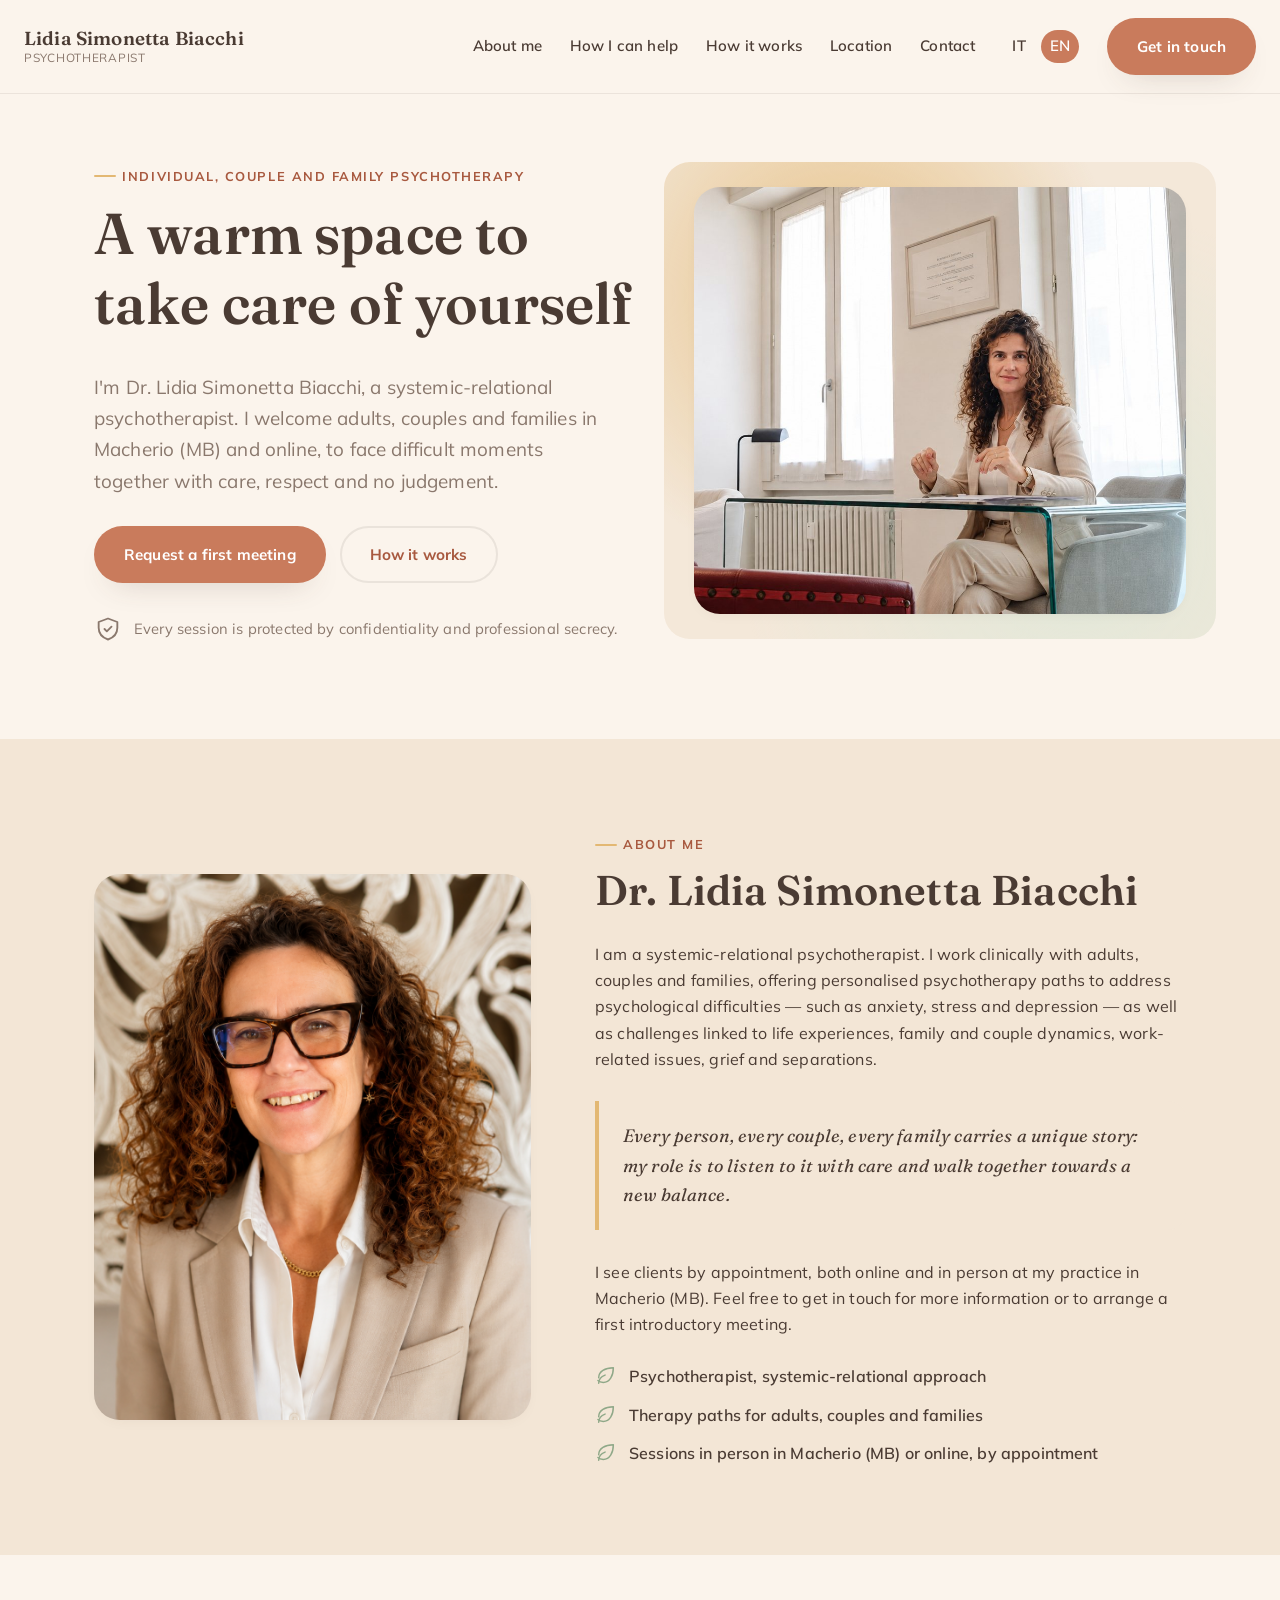
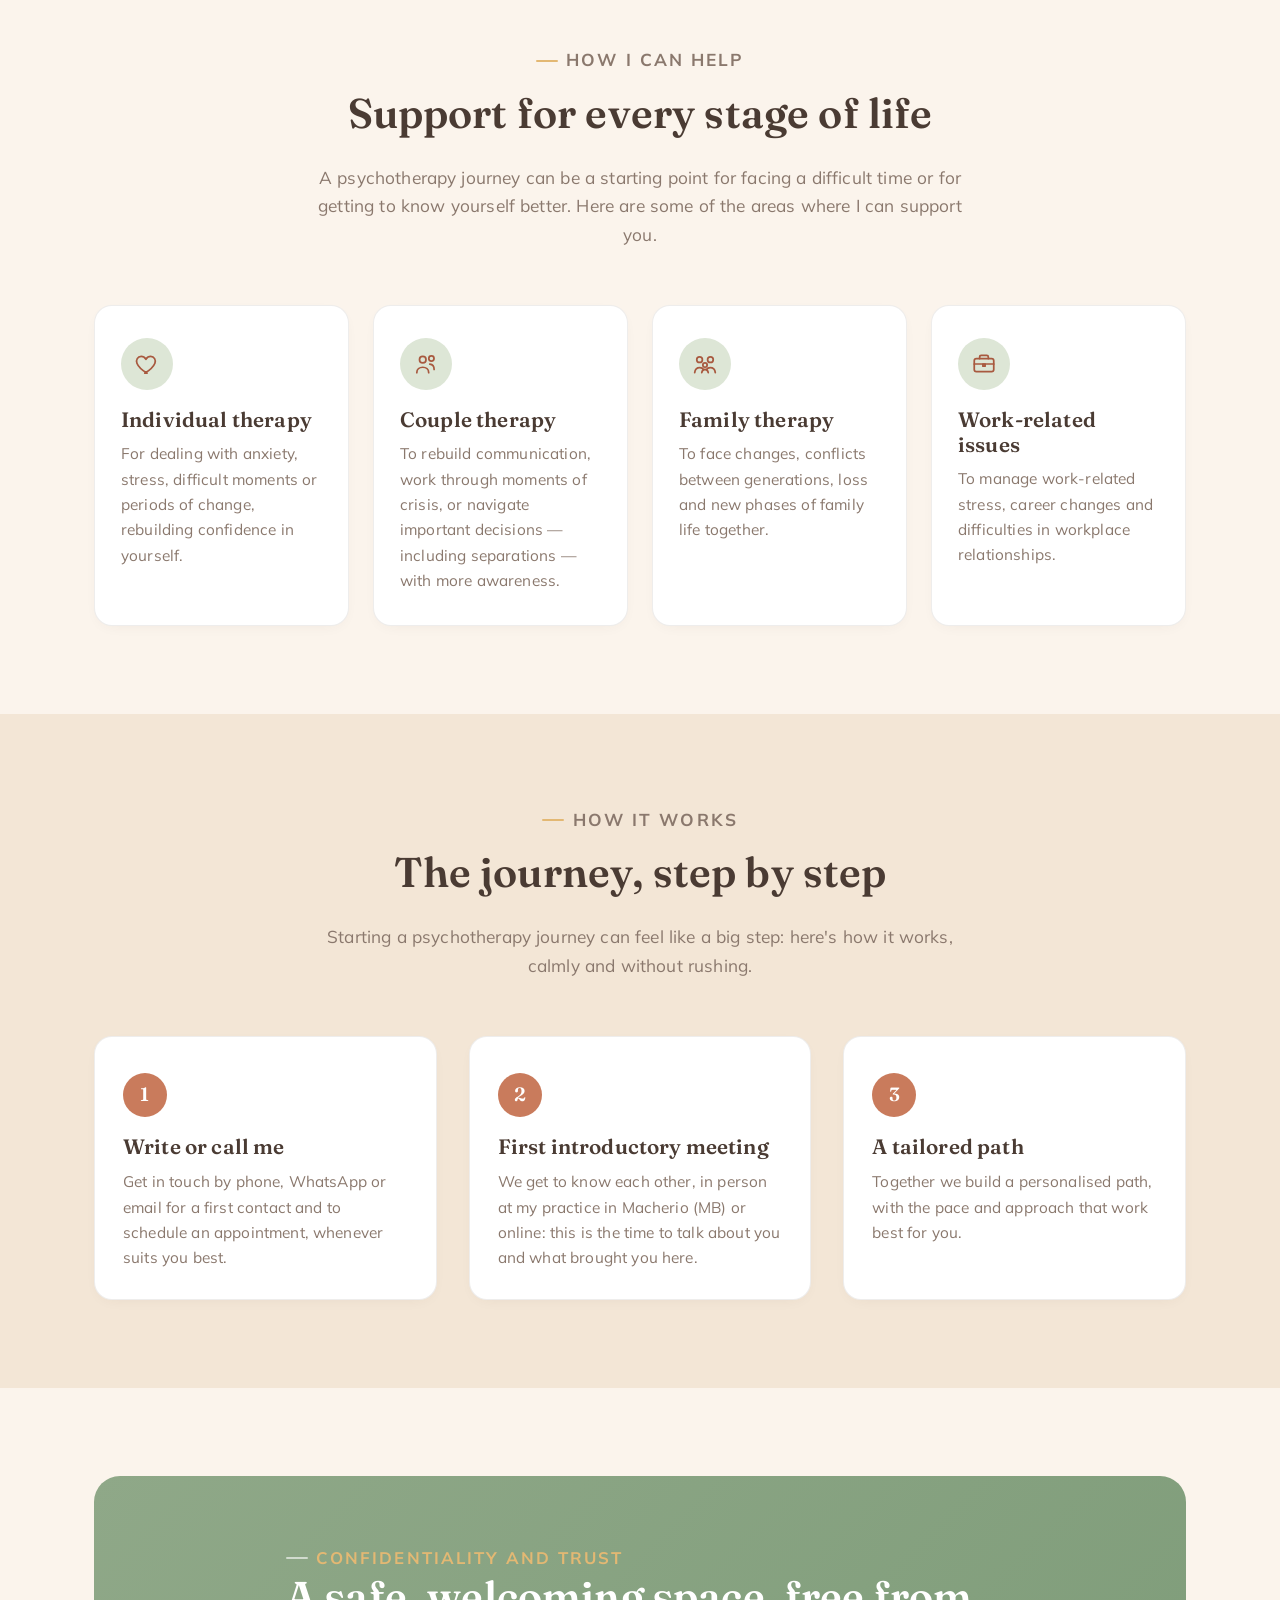
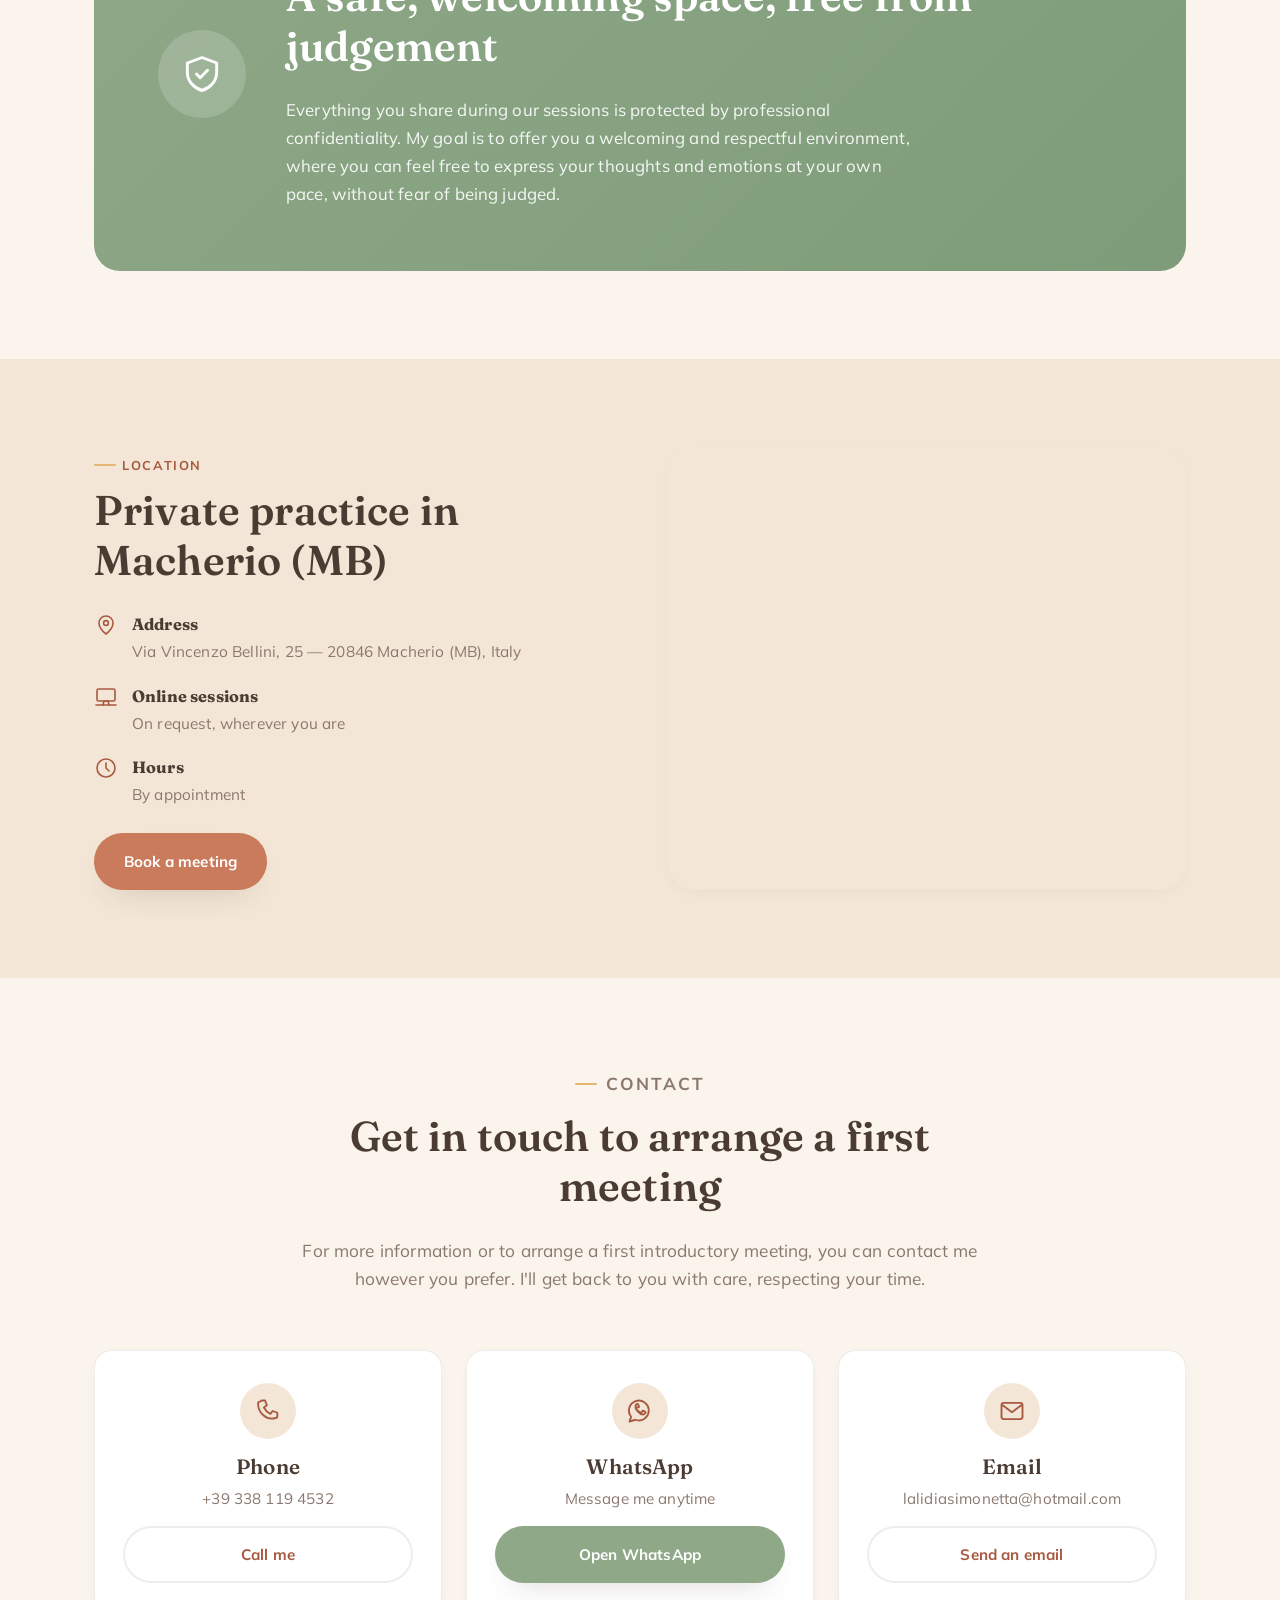
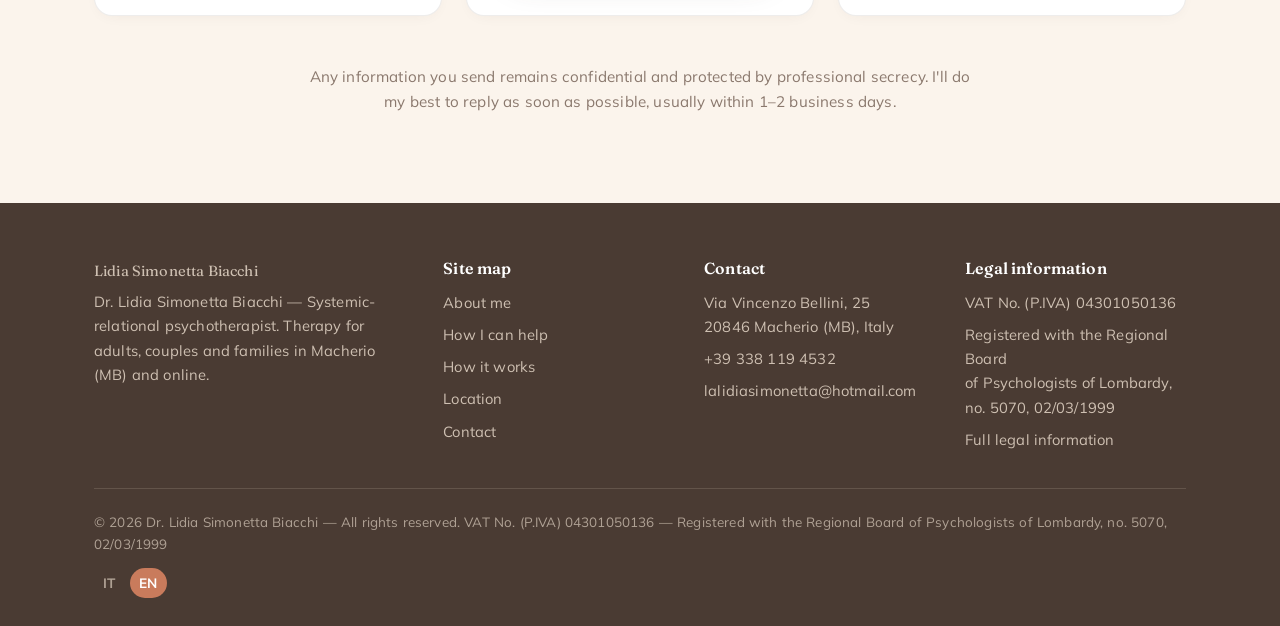
==== en/index.html @ 9391f5ea "Replace hero illustration with a photo of Lidia in her studio hero-lidia-studio.jpg is a ~600:520 cr" ====
<!DOCTYPE html>
<html lang="en">
<head>
  <meta charset="UTF-8">
  <meta name="viewport" content="width=device-width, initial-scale=1.0">
  <title>Psicoterapia Lidia Simonetta Biacchi — Psychotherapist in Macherio (MB) and online</title>
  <meta name="description" content="Dr. Lidia Simonetta Biacchi, systemic-relational psychotherapist. Therapy for adults, couples and families in Macherio (MB) and online, by appointment.">

  <meta property="og:type" content="website">
  <meta property="og:locale" content="en_US">
  <meta property="og:title" content="Psicoterapia Lidia Simonetta Biacchi — Psychotherapist in Macherio (MB) and online">
  <meta property="og:description" content="Dr. Lidia Simonetta Biacchi, systemic-relational psychotherapist. Therapy for adults, couples and families in Macherio (MB) and online, by appointment.">
  <meta property="og:url" content="https://pkoller.github.io/psicoterapia_lidia/en/">
  <meta property="og:image" content="https://pkoller.github.io/psicoterapia_lidia/assets/img/og-image.jpg">
  <meta property="og:image:width" content="1200">
  <meta property="og:image:height" content="630">
  <meta property="og:image:alt" content="Psicoterapia Lidia Simonetta Biacchi — Dr. Lidia Simonetta Biacchi">
  <meta name="twitter:card" content="summary_large_image">
  <meta name="twitter:title" content="Psicoterapia Lidia Simonetta Biacchi — Psychotherapist in Macherio (MB) and online">
  <meta name="twitter:description" content="Dr. Lidia Simonetta Biacchi, systemic-relational psychotherapist. Therapy for adults, couples and families in Macherio (MB) and online, by appointment.">
  <meta name="twitter:image" content="https://pkoller.github.io/psicoterapia_lidia/assets/img/og-image.jpg">

  <link rel="icon" type="image/svg+xml" href="../assets/img/favicon.svg">
  <link rel="alternate" hreflang="it" href="../index.html">
  <link rel="preconnect" href="https://fonts.googleapis.com">
  <link rel="preconnect" href="https://fonts.gstatic.com" crossorigin>
  <link href="https://fonts.googleapis.com/css2?family=Fraunces:ital,opsz,wght@0,9..144,400;0,9..144,500;0,9..144,600;1,9..144,500&family=Mulish:wght@400;600;700;800&display=swap" rel="stylesheet">
  <link rel="stylesheet" href="../assets/css/style.css">
</head>
<body>
  <a class="skip-link" href="#main">Skip to main content</a>

  <header class="site-header">
    <div class="nav-wrap">
      <a class="logo" href="#top">
        Lidia Simonetta Biacchi
        <span>Psychotherapist</span>
      </a>

      <button class="nav-toggle" aria-label="Open menu" aria-expanded="false" aria-controls="main-nav">
        <span></span>
        <span></span>
        <span></span>
      </button>

      <nav class="main-nav" id="main-nav" aria-label="Main navigation">
        <a href="#about">About me</a>
        <a href="#services">How I can help</a>
        <a href="#how-it-works">How it works</a>
        <a href="#location">Location</a>
        <a href="#contact">Contact</a>
        <div class="lang-switch" aria-label="Change language">
          <a href="../index.html">IT</a>
          <a href="index.html" class="active" aria-current="page">EN</a>
        </div>
        <a class="btn btn-primary" href="#contact">Get in touch</a>
      </nav>
    </div>
  </header>

  <main id="main">
    <!-- HERO -->
    <section id="top" class="hero">
      <div class="container hero-grid">
        <div class="hero-copy">
          <p class="eyebrow">Individual, couple and family psychotherapy</p>
          <h1>A warm space to take care of yourself</h1>
          <p class="lead">
            I'm Dr. Lidia Simonetta Biacchi, a systemic-relational
            psychotherapist. I welcome adults, couples and families in
            Macherio (MB) and online, to face difficult moments together
            with care, respect and no judgement.
          </p>
          <div class="hero-actions">
            <a class="btn btn-primary" href="#contact">Request a first meeting</a>
            <a class="btn btn-secondary" href="#how-it-works">How it works</a>
          </div>
          <div class="hero-trust">
            <svg viewBox="0 0 24 24" fill="none" stroke="currentColor" stroke-width="1.6" stroke-linecap="round" stroke-linejoin="round" aria-hidden="true">
              <path d="M12 3 4 6v5c0 5 3.5 8.5 8 10 4.5-1.5 8-5 8-10V6z"/>
              <path d="m9 12 2 2 4-4"/>
            </svg>
            <span>Every session is protected by confidentiality and professional secrecy.</span>
          </div>
        </div>
        <div class="hero-art">
          <div class="blob" aria-hidden="true"></div>
          <img src="../assets/img/hero-lidia-studio.jpg" alt="Dr. Lidia Simonetta Biacchi sitting at the desk in her psychotherapy practice">
        </div>
      </div>
    </section>

    <!-- ABOUT -->
    <section id="about" class="alt">
      <div class="container about-grid reveal">
        <img class="photo" src="../assets/img/ritratto-lidia.jpg" alt="Portrait of Dr. Lidia Simonetta Biacchi, psychotherapist">
        <div>
          <p class="eyebrow">About me</p>
          <h2>Dr. Lidia Simonetta Biacchi</h2>
          <p>
            I am a systemic-relational psychotherapist. I work clinically
            with adults, couples and families, offering personalised
            psychotherapy paths to address psychological difficulties —
            such as anxiety, stress and depression — as well as challenges
            linked to life experiences, family and couple dynamics,
            work-related issues, grief and separations.
          </p>
          <blockquote class="about-quote">
            Every person, every couple, every family carries a unique
            story: my role is to listen to it with care and walk together
            towards a new balance.
          </blockquote>
          <p>
            I see clients by appointment, both online and in person at my
            practice in Macherio (MB). Feel free to get in touch for more
            information or to arrange a first introductory meeting.
          </p>
          <ul class="credentials">
            <li>
              <svg viewBox="0 0 24 24" fill="none" stroke="currentColor" stroke-width="1.6" stroke-linecap="round" stroke-linejoin="round" aria-hidden="true">
                <path d="M4 14C4 7 11 3 20 3c0 9-4 16-11 16-2.5 0-4.5-.7-5.8-2"/>
                <path d="M4 20c0-4 3-7.5 7-9"/>
              </svg>
              Psychotherapist, systemic-relational approach
            </li>
            <li>
              <svg viewBox="0 0 24 24" fill="none" stroke="currentColor" stroke-width="1.6" stroke-linecap="round" stroke-linejoin="round" aria-hidden="true">
                <path d="M4 14C4 7 11 3 20 3c0 9-4 16-11 16-2.5 0-4.5-.7-5.8-2"/>
                <path d="M4 20c0-4 3-7.5 7-9"/>
              </svg>
              Therapy paths for adults, couples and families
            </li>
            <li>
              <svg viewBox="0 0 24 24" fill="none" stroke="currentColor" stroke-width="1.6" stroke-linecap="round" stroke-linejoin="round" aria-hidden="true">
                <path d="M4 14C4 7 11 3 20 3c0 9-4 16-11 16-2.5 0-4.5-.7-5.8-2"/>
                <path d="M4 20c0-4 3-7.5 7-9"/>
              </svg>
              Sessions in person in Macherio (MB) or online, by appointment
            </li>
          </ul>
        </div>
      </div>
    </section>

    <!-- HOW I CAN HELP -->
    <section id="services">
      <div class="container">
        <div class="section-head reveal">
          <p class="eyebrow">How I can help</p>
          <h2>Support for every stage of life</h2>
          <p>
            A psychotherapy journey can be a starting point for facing a
            difficult time or for getting to know yourself better. Here are
            some of the areas where I can support you.
          </p>
        </div>
        <div class="services-grid reveal">
          <div class="service-card">
            <div class="icon-wrap">
              <svg viewBox="0 0 24 24" fill="none" stroke="currentColor" stroke-width="1.6" stroke-linecap="round" stroke-linejoin="round" aria-hidden="true">
                <path d="M12 20.5s-7.5-4.6-9.3-9.2C1.6 8.3 3.3 5 6.6 5c2 0 3.5 1.2 4.4 2.6C11.9 6.2 13.4 5 15.4 5c3.3 0 5 3.3 3.9 6.3-1.8 4.6-9.3 9.2-9.3 9.2z"/>
              </svg>
            </div>
            <h3>Individual therapy</h3>
            <p>
              For dealing with anxiety, stress, difficult moments or
              periods of change, rebuilding confidence in yourself.
            </p>
          </div>
          <div class="service-card">
            <div class="icon-wrap">
              <svg viewBox="0 0 24 24" fill="none" stroke="currentColor" stroke-width="1.6" stroke-linecap="round" stroke-linejoin="round" aria-hidden="true">
                <circle cx="9" cy="8" r="3"/>
                <path d="M3.5 20c0-3 2.5-5 5.5-5s5.5 2 5.5 5"/>
                <circle cx="17" cy="7" r="2.4"/>
                <path d="M15.5 12.2c2.4.3 4 2.1 4 4.8"/>
              </svg>
            </div>
            <h3>Couple therapy</h3>
            <p>
              To rebuild communication, work through moments of crisis, or
              navigate important decisions — including separations — with
              more awareness.
            </p>
          </div>
          <div class="service-card">
            <div class="icon-wrap">
              <svg viewBox="0 0 24 24" fill="none" stroke="currentColor" stroke-width="1.6" stroke-linecap="round" stroke-linejoin="round" aria-hidden="true">
                <circle cx="7" cy="8" r="2.6"/>
                <circle cx="17" cy="8" r="2.6"/>
                <circle cx="12" cy="13" r="2"/>
                <path d="M2.5 20c.3-2.8 2.2-4.6 4.7-4.6 1.5 0 2.8.7 3.6 1.9"/>
                <path d="M21.5 20c-.3-2.8-2.2-4.6-4.7-4.6-1.5 0-2.8.7-3.6 1.9"/>
                <path d="M9 20c.3-1.8 1.5-3 3-3s2.7 1.2 3 3"/>
              </svg>
            </div>
            <h3>Family therapy</h3>
            <p>
              To face changes, conflicts between generations, loss and new
              phases of family life together.
            </p>
          </div>
          <div class="service-card">
            <div class="icon-wrap">
              <svg viewBox="0 0 24 24" fill="none" stroke="currentColor" stroke-width="1.6" stroke-linecap="round" stroke-linejoin="round" aria-hidden="true">
                <rect x="3" y="7" width="18" height="12" rx="2"/>
                <path d="M8 7V5.5A1.5 1.5 0 0 1 9.5 4h5A1.5 1.5 0 0 1 16 5.5V7"/>
                <path d="M3 12h18"/>
                <path d="M11 12h2v2h-2z"/>
              </svg>
            </div>
            <h3>Work-related issues</h3>
            <p>
              To manage work-related stress, career changes and
              difficulties in workplace relationships.
            </p>
          </div>
        </div>
      </div>
    </section>

    <!-- HOW IT WORKS -->
    <section id="how-it-works" class="alt">
      <div class="container">
        <div class="section-head reveal">
          <p class="eyebrow">How it works</p>
          <h2>The journey, step by step</h2>
          <p>
            Starting a psychotherapy journey can feel like a big step:
            here's how it works, calmly and without rushing.
          </p>
        </div>
        <div class="steps reveal">
          <div class="step">
            <span class="step-number">1</span>
            <h3>Write or call me</h3>
            <p>
              Get in touch by phone, WhatsApp or email for a first contact
              and to schedule an appointment, whenever suits you best.
            </p>
          </div>
          <div class="step">
            <span class="step-number">2</span>
            <h3>First introductory meeting</h3>
            <p>
              We get to know each other, in person at my practice in
              Macherio (MB) or online: this is the time to talk about you
              and what brought you here.
            </p>
          </div>
          <div class="step">
            <span class="step-number">3</span>
            <h3>A tailored path</h3>
            <p>
              Together we build a personalised path, with the pace and
              approach that work best for you.
            </p>
          </div>
        </div>
      </div>
    </section>

    <!-- SAFE SPACE -->
    <section id="safe-space">
      <div class="container">
        <div class="safe-space reveal">
          <div class="icon-wrap">
            <svg viewBox="0 0 24 24" fill="none" stroke="currentColor" stroke-width="1.6" stroke-linecap="round" stroke-linejoin="round" aria-hidden="true">
              <path d="M12 3 4 6v5c0 5 3.5 8.5 8 10 4.5-1.5 8-5 8-10V6z"/>
              <path d="m9 12 2 2 4-4"/>
            </svg>
          </div>
          <div>
            <p class="eyebrow">Confidentiality and trust</p>
            <h2>A safe, welcoming space, free from judgement</h2>
            <p>
              Everything you share during our sessions is protected by
              professional confidentiality. My goal is to offer you a
              welcoming and respectful environment, where you can feel free
              to express your thoughts and emotions at your own pace,
              without fear of being judged.
            </p>
          </div>
        </div>
      </div>
    </section>

    <!-- LOCATION -->
    <section id="location" class="alt">
      <div class="container location-grid">
        <div class="reveal">
          <p class="eyebrow">Location</p>
          <h2>Private practice in Macherio (MB)</h2>
          <ul class="location-list">
            <li>
              <svg viewBox="0 0 24 24" fill="none" stroke="currentColor" stroke-width="1.6" stroke-linecap="round" stroke-linejoin="round" aria-hidden="true">
                <path d="M12 21s-7-5.5-7-11a7 7 0 0 1 14 0c0 5.5-7 11-7 11Z"/>
                <circle cx="12" cy="10" r="2.4"/>
              </svg>
              <div>
                <strong>Address</strong>
                <span>Via Vincenzo Bellini, 25 — 20846 Macherio (MB), Italy</span>
              </div>
            </li>
            <li>
              <svg viewBox="0 0 24 24" fill="none" stroke="currentColor" stroke-width="1.6" stroke-linecap="round" stroke-linejoin="round" aria-hidden="true">
                <rect x="3" y="4" width="18" height="12" rx="1.5"/>
                <path d="M2 20h20"/>
                <path d="M9 20l1-4h4l1 4"/>
              </svg>
              <div>
                <strong>Online sessions</strong>
                <span>On request, wherever you are</span>
              </div>
            </li>
            <li>
              <svg viewBox="0 0 24 24" fill="none" stroke="currentColor" stroke-width="1.6" stroke-linecap="round" stroke-linejoin="round" aria-hidden="true">
                <circle cx="12" cy="12" r="9"/>
                <path d="M12 7v5l3 3"/>
              </svg>
              <div>
                <strong>Hours</strong>
                <span>By appointment</span>
              </div>
            </li>
          </ul>
          <a class="btn btn-primary" href="#contact">Book a meeting</a>
        </div>
        <iframe
          class="map-frame reveal"
          title="Map: Via Vincenzo Bellini 25, Macherio (MB)"
          src="https://www.google.com/maps?q=Via+Vincenzo+Bellini+25+20846+Macherio+MB+Italia&output=embed"
          loading="lazy"
          referrerpolicy="no-referrer-when-downgrade"
          allowfullscreen></iframe>
      </div>
    </section>

    <!-- CONTACT -->
    <section id="contact">
      <div class="container">
        <div class="section-head reveal">
          <p class="eyebrow">Contact</p>
          <h2>Get in touch to arrange a first meeting</h2>
          <p>
            For more information or to arrange a first introductory
            meeting, you can contact me however you prefer. I'll get back
            to you with care, respecting your time.
          </p>
        </div>
        <div class="contact-grid reveal">
          <div class="contact-card">
            <div class="icon-wrap">
              <svg viewBox="0 0 24 24" fill="none" stroke="currentColor" stroke-width="1.6" stroke-linecap="round" stroke-linejoin="round" aria-hidden="true">
                <path d="M6.5 3h3l1.5 4-2.5 2a12 12 0 0 0 5.5 5.5l2-2.5 4 1.5v3a1.5 1.5 0 0 1-1.5 1.5C10.5 20.5 3.5 13.5 3.5 5.5A1.5 1.5 0 0 1 5 4Z"/>
              </svg>
            </div>
            <h3>Phone</h3>
            <p>+39 338 119 4532</p>
            <a class="btn btn-secondary btn-block" href="tel:+393381194532">Call me</a>
          </div>
          <div class="contact-card">
            <div class="icon-wrap">
              <svg viewBox="0 0 24 24" fill="none" stroke="currentColor" stroke-width="1.6" stroke-linecap="round" stroke-linejoin="round" aria-hidden="true">
                <path d="M3 21l1.4-4.1A8.5 8.5 0 1 1 8 19.5Z"/>
                <path d="M8.7 8.7c-.2.6 0 1.5.9 2.6 1 1.2 1.9 1.8 2.7 2 .5.2 1-.1 1.4-.6l.4-.6c.2-.3.6-.4.9-.2l1.5.8c.3.2.4.6.2.9-.4.7-1.1 1.4-2 1.4-1.5 0-3.4-1-4.7-2.6-1.4-1.6-2.1-3.4-1.9-4.8.1-.9.9-1.5 1.7-1.6.3 0 .6.2.7.5l.6 1.6c.1.3 0 .6-.2.8Z"/>
              </svg>
            </div>
            <h3>WhatsApp</h3>
            <p>Message me anytime</p>
            <a class="btn btn-whatsapp btn-block" href="https://wa.me/393381194532" target="_blank" rel="noopener">Open WhatsApp</a>
          </div>
          <div class="contact-card">
            <div class="icon-wrap">
              <svg viewBox="0 0 24 24" fill="none" stroke="currentColor" stroke-width="1.6" stroke-linecap="round" stroke-linejoin="round" aria-hidden="true">
                <rect x="3" y="5" width="18" height="14" rx="2"/>
                <path d="m4 7 8 6 8-6"/>
              </svg>
            </div>
            <h3>Email</h3>
            <p>lalidiasimonetta@hotmail.com</p>
            <a class="btn btn-secondary btn-block" href="mailto:lalidiasimonetta@hotmail.com">Send an email</a>
          </div>
        </div>
        <p class="contact-note">
          Any information you send remains confidential and protected by
          professional secrecy. I'll do my best to reply as soon as
          possible, usually within 1–2 business days.
        </p>
      </div>
    </section>
  </main>

  <footer class="site-footer">
    <div class="container">
      <div class="footer-grid">
        <div>
          <p class="footer-logo">Lidia Simonetta Biacchi</p>
          <p>
            Dr. Lidia Simonetta Biacchi — Systemic-relational
            psychotherapist. Therapy for adults, couples and families in
            Macherio (MB) and online.
          </p>
        </div>
        <div>
          <h4>Site map</h4>
          <ul>
            <li><a href="#about">About me</a></li>
            <li><a href="#services">How I can help</a></li>
            <li><a href="#how-it-works">How it works</a></li>
            <li><a href="#location">Location</a></li>
            <li><a href="#contact">Contact</a></li>
          </ul>
        </div>
        <div>
          <h4>Contact</h4>
          <ul>
            <li>Via Vincenzo Bellini, 25<br>20846 Macherio (MB), Italy</li>
            <li><a href="tel:+393381194532">+39 338 119 4532</a></li>
            <li><a href="mailto:lalidiasimonetta@hotmail.com">lalidiasimonetta@hotmail.com</a></li>
          </ul>
        </div>
        <div>
          <h4>Legal information</h4>
          <ul>
            <li>VAT No. (P.IVA) 04301050136</li>
            <li>Registered with the Regional Board<br>of Psychologists of Lombardy, no. 5070, 02/03/1999</li>
            <li><a href="legal-notice.html">Full legal information</a></li>
          </ul>
        </div>
      </div>
      <div class="footer-bottom">
        <span>&copy; <span data-year>2026</span> Dr. Lidia Simonetta Biacchi — All rights reserved. VAT No. (P.IVA) 04301050136 — Registered with the Regional Board of Psychologists of Lombardy, no. 5070, 02/03/1999</span>
        <div class="lang-switch">
          <a href="../index.html">IT</a>
          <a href="index.html" class="active" aria-current="page">EN</a>
        </div>
      </div>
    </div>
  </footer>

  <script src="../assets/js/main.js"></script>
</body>
</html>
---- assets/css/style.css ----
/* =========================================================
   Psicoterapia Lidia Simonetta Biacchi — design system
   Palette calda, tipografia accogliente, layout rilassato
   ========================================================= */

:root {
  /* Colori */
  --cream: #fbf4ec;
  --cream-soft: #f3e6d6;
  --terracotta: #c97b5c;
  --terracotta-dark: #a8593f;
  --sage: #8fa888;
  --sage-light: #dde6d6;
  --brown: #4a3b33;
  --brown-light: #8a786d;
  --gold: #e3b873;
  --white: #ffffff;
  --border: rgba(74, 59, 51, 0.09);

  /* Tipografia */
  --font-display: "Fraunces", "Georgia", serif;
  --font-body: "Mulish", "Helvetica Neue", Arial, sans-serif;

  /* Spaziature & forme */
  --radius-sm: 12px;
  --radius-md: 18px;
  --radius-lg: 26px;
  --radius-pill: 999px;
  --shadow-soft: 0 14px 32px -18px rgba(74, 59, 51, 0.28);
  --shadow-card: 0 4px 16px -8px rgba(74, 59, 51, 0.1);
  --max-width: 1140px;
}

/* ---------- Reset ---------- */
*,
*::before,
*::after {
  box-sizing: border-box;
}

html {
  scroll-behavior: smooth;
}

body {
  margin: 0;
  font-family: var(--font-body);
  color: var(--brown);
  background-color: var(--cream);
  line-height: 1.65;
  letter-spacing: 0.01em;
  -webkit-font-smoothing: antialiased;
}

img,
svg {
  max-width: 100%;
  display: block;
}

a {
  color: var(--terracotta-dark);
  text-decoration: none;
}

a:hover {
  text-decoration: underline;
}

h1,
h2,
h3,
h4 {
  font-family: var(--font-display);
  font-weight: 600;
  line-height: 1.2;
  margin: 0 0 0.6em;
  color: var(--brown);
}

h1 {
  font-size: clamp(2.4rem, 5vw, 3.6rem);
}

h2 {
  font-size: clamp(1.9rem, 4vw, 2.6rem);
}

h3 {
  font-size: 1.3rem;
}

p {
  margin: 0 0 1em;
}

ul {
  margin: 0;
  padding: 0;
}

.eyebrow {
  display: inline-flex;
  align-items: center;
  gap: 0.5em;
  font-family: var(--font-body);
  font-weight: 700;
  font-size: 0.8rem;
  letter-spacing: 0.12em;
  text-transform: uppercase;
  color: var(--terracotta-dark);
  margin-bottom: 0.8em;
}

.eyebrow::before {
  content: "";
  display: inline-block;
  width: 22px;
  height: 2px;
  background: var(--gold);
  border-radius: 2px;
}

/* ---------- Layout ---------- */
.container {
  width: 100%;
  max-width: var(--max-width);
  margin: 0 auto;
  padding: 0 24px;
}

section {
  padding: 88px 0;
}

section.alt {
  background-color: var(--cream-soft);
}

.section-head {
  max-width: 680px;
  margin: 0 auto 56px;
  text-align: center;
}

.section-head p {
  color: var(--brown-light);
  font-size: 1.08rem;
}

.center {
  text-align: center;
}

/* ---------- Skip link ---------- */
.skip-link {
  position: absolute;
  left: -999px;
  top: 0;
  background: var(--terracotta);
  color: var(--white);
  padding: 10px 18px;
  border-radius: var(--radius-sm);
  z-index: 1000;
}

.skip-link:focus {
  left: 16px;
  top: 16px;
}

/* ---------- Buttons ---------- */
.btn {
  display: inline-flex;
  align-items: center;
  justify-content: center;
  gap: 0.6em;
  font-family: var(--font-body);
  font-weight: 700;
  font-size: 0.95rem;
  padding: 14px 28px;
  border-radius: var(--radius-pill);
  border: 2px solid transparent;
  cursor: pointer;
  transition: box-shadow 0.18s ease, background-color 0.18s ease,
    color 0.18s ease, border-color 0.18s ease;
  text-decoration: none;
  white-space: nowrap;
}

.btn:hover {
  text-decoration: none;
}

.btn-primary {
  background-color: var(--terracotta);
  color: var(--white);
  box-shadow: var(--shadow-soft);
}

.btn-primary:hover {
  background-color: var(--terracotta-dark);
  box-shadow: 0 16px 32px -16px rgba(74, 59, 51, 0.36);
}

.btn-secondary {
  background-color: transparent;
  border-color: var(--border);
  color: var(--terracotta-dark);
}

.btn-secondary:hover {
  background-color: var(--terracotta);
  border-color: var(--terracotta);
  color: var(--white);
}

.btn-whatsapp {
  background-color: var(--sage);
  color: var(--white);
  box-shadow: var(--shadow-soft);
}

.btn-whatsapp:hover {
  background-color: #7c9474;
  box-shadow: 0 16px 32px -16px rgba(74, 59, 51, 0.36);
}

.btn-block {
  width: 100%;
}

/* ---------- Header ---------- */
.site-header {
  position: sticky;
  top: 0;
  z-index: 100;
  background-color: rgba(251, 244, 236, 0.94);
  backdrop-filter: blur(10px);
  border-bottom: 1px solid var(--border);
}

.nav-wrap {
  display: flex;
  align-items: center;
  justify-content: space-between;
  padding: 18px 24px;
}

.logo {
  display: flex;
  flex-direction: column;
  font-family: var(--font-display);
  font-weight: 600;
  font-size: 1.18rem;
  color: var(--brown);
  text-decoration: none;
  line-height: 1.25;
}

.logo span {
  font-family: var(--font-body);
  font-weight: 400;
  font-size: 0.74rem;
  letter-spacing: 0.06em;
  color: var(--brown-light);
  text-transform: uppercase;
}

.logo:hover {
  text-decoration: none;
}

.nav-toggle {
  display: none;
  background: none;
  border: none;
  cursor: pointer;
  padding: 8px;
  margin-left: 8px;
}

.nav-toggle span {
  display: block;
  width: 24px;
  height: 2px;
  background-color: var(--brown);
  margin: 5px 0;
  border-radius: 2px;
  transition: transform 0.2s ease, opacity 0.2s ease;
}

.main-nav {
  display: flex;
  align-items: center;
  gap: 28px;
}

.main-nav a:not(.btn) {
  color: var(--brown);
  font-weight: 600;
  font-size: 0.94rem;
}

.main-nav a:not(.btn):hover {
  color: var(--terracotta-dark);
  text-decoration: none;
}

.lang-switch {
  display: flex;
  gap: 6px;
  align-items: center;
  font-weight: 700;
  font-size: 0.85rem;
}

.lang-switch a {
  padding: 4px 9px;
  border-radius: var(--radius-pill);
  color: var(--brown-light);
}

.lang-switch a:hover {
  text-decoration: none;
  color: var(--terracotta-dark);
}

.lang-switch a.active {
  background-color: var(--terracotta);
  color: var(--white);
}

.lang-switch a.active:hover {
  color: var(--white);
}

/* ---------- Hero ---------- */
.hero {
  padding: 64px 0 96px;
  overflow: hidden;
}

.hero-grid {
  display: grid;
  grid-template-columns: 1.05fr 0.95fr;
  gap: 56px;
  align-items: center;
}

.hero-copy .eyebrow {
  margin-bottom: 1em;
}

.hero-copy p.lead {
  font-size: 1.18rem;
  color: var(--brown-light);
  max-width: 520px;
}

.hero-actions {
  display: flex;
  flex-wrap: wrap;
  gap: 14px;
  margin-top: 1.8em;
}

.hero-trust {
  margin-top: 2.2em;
  display: flex;
  align-items: center;
  gap: 12px;
  font-size: 0.92rem;
  color: var(--brown-light);
}

.hero-trust svg {
  flex-shrink: 0;
  width: 28px;
  height: 28px;
}

.hero-art {
  position: relative;
}

.hero-art .blob {
  position: absolute;
  inset: -6%;
  background: radial-gradient(circle at 32% 28%, var(--gold) 0%, transparent 55%),
    radial-gradient(circle at 75% 80%, var(--sage-light) 0%, transparent 60%),
    var(--cream-soft);
  border-radius: var(--radius-lg);
  opacity: 0.85;
  z-index: 0;
}

.hero-art img {
  position: relative;
  z-index: 1;
  width: 100%;
  border-radius: var(--radius-lg);
  box-shadow: var(--shadow-card);
}

/* ---------- Photo placeholders ---------- */
.photo,
.photo-placeholder {
  border-radius: var(--radius-lg);
  box-shadow: var(--shadow-card);
}

.photo {
  width: 100%;
  aspect-ratio: 4 / 5;
  object-fit: cover;
  object-position: center;
}

.photo-placeholder {
  position: relative;
  width: 100%;
  aspect-ratio: 4 / 5;
  display: flex;
  flex-direction: column;
  align-items: center;
  justify-content: center;
  gap: 14px;
  text-align: center;
  padding: 32px;
  background: linear-gradient(160deg, var(--sage-light) 0%, var(--cream-soft) 100%);
  border: 1px dashed rgba(74, 59, 51, 0.22);
  color: var(--brown-light);
  z-index: 1;
}

.photo-placeholder.wide {
  aspect-ratio: 16 / 10;
}

.photo-placeholder svg {
  width: 44px;
  height: 44px;
  color: var(--terracotta-dark);
}

.photo-placeholder strong {
  display: block;
  color: var(--brown);
  font-family: var(--font-display);
  font-size: 1.05rem;
  margin-bottom: 2px;
}

.photo-placeholder small {
  font-size: 0.82rem;
  line-height: 1.5;
}

/* ---------- About ---------- */
.about-grid {
  display: grid;
  grid-template-columns: 0.85fr 1.15fr;
  gap: 64px;
  align-items: center;
}

.about-quote {
  margin: 1.6em 0;
  padding: 20px 24px;
  border-left: 4px solid var(--gold);
  background-color: var(--cream-soft);
  border-radius: 0 var(--radius-md) var(--radius-md) 0;
  font-family: var(--font-display);
  font-size: 1.12rem;
  font-style: italic;
  color: var(--brown);
}

.credentials {
  list-style: none;
  margin-top: 1.6em;
  display: flex;
  flex-direction: column;
  gap: 12px;
}

.credentials li {
  display: flex;
  align-items: flex-start;
  gap: 12px;
  font-weight: 600;
}

.credentials svg {
  width: 22px;
  height: 22px;
  flex-shrink: 0;
  color: var(--sage);
  margin-top: 2px;
}

/* ---------- Services ---------- */
.services-grid {
  display: grid;
  grid-template-columns: repeat(4, 1fr);
  gap: 24px;
}

.service-card {
  background-color: var(--white);
  border-radius: var(--radius-md);
  border: 1px solid var(--border);
  padding: 32px 26px;
  box-shadow: var(--shadow-card);
  transition: transform 0.2s ease, box-shadow 0.2s ease, border-color 0.2s ease;
}

.service-card:hover {
  transform: translateY(-3px);
  border-color: transparent;
  box-shadow: 0 18px 32px -16px rgba(74, 59, 51, 0.22);
}

.service-card .icon-wrap {
  display: inline-flex;
  align-items: center;
  justify-content: center;
  width: 52px;
  height: 52px;
  border-radius: 50%;
  background-color: var(--sage-light);
  margin-bottom: 18px;
}

.service-card .icon-wrap svg {
  width: 26px;
  height: 26px;
  color: var(--terracotta-dark);
}

.service-card h3 {
  margin-bottom: 0.4em;
}

.service-card p {
  color: var(--brown-light);
  font-size: 0.96rem;
  margin-bottom: 0;
}

/* ---------- How it works (steps) ---------- */
.steps {
  display: grid;
  grid-template-columns: repeat(3, 1fr);
  gap: 32px;
  counter-reset: step;
}

.step {
  position: relative;
  padding: 36px 28px 28px;
  background-color: var(--white);
  border-radius: var(--radius-md);
  border: 1px solid var(--border);
  box-shadow: var(--shadow-card);
}

.step-number {
  display: inline-flex;
  align-items: center;
  justify-content: center;
  width: 44px;
  height: 44px;
  border-radius: 50%;
  background-color: var(--terracotta);
  color: var(--white);
  font-family: var(--font-display);
  font-weight: 600;
  font-size: 1.2rem;
  margin-bottom: 18px;
}

.step h3 {
  margin-bottom: 0.45em;
}

.step p {
  color: var(--brown-light);
  font-size: 0.96rem;
  margin-bottom: 0;
}

/* ---------- Safe space banner ---------- */
.safe-space {
  background: linear-gradient(135deg, var(--sage) 0%, #7e9c79 100%);
  color: var(--white);
  border-radius: var(--radius-lg);
  padding: 64px;
  display: grid;
  grid-template-columns: auto 1fr;
  gap: 40px;
  align-items: center;
}

.safe-space .icon-wrap {
  display: inline-flex;
  align-items: center;
  justify-content: center;
  width: 88px;
  height: 88px;
  border-radius: 50%;
  background-color: rgba(255, 255, 255, 0.16);
  flex-shrink: 0;
}

.safe-space .icon-wrap svg {
  width: 44px;
  height: 44px;
  color: var(--white);
}

.safe-space h2,
.safe-space p {
  color: var(--white);
}

.safe-space .eyebrow {
  color: var(--gold);
}

.safe-space .eyebrow::before {
  background-color: rgba(255, 255, 255, 0.6);
}

.safe-space p {
  color: rgba(255, 255, 255, 0.92);
  font-size: 1.05rem;
  max-width: 640px;
  margin-bottom: 0;
}

/* ---------- Location ---------- */
.location-grid {
  display: grid;
  grid-template-columns: 1fr 1fr;
  gap: 56px;
  align-items: center;
}

.location-list {
  list-style: none;
  display: flex;
  flex-direction: column;
  gap: 18px;
  margin: 1.6em 0;
}

.location-list li {
  display: flex;
  gap: 14px;
  align-items: flex-start;
}

.location-list svg {
  width: 24px;
  height: 24px;
  flex-shrink: 0;
  color: var(--terracotta-dark);
  margin-top: 2px;
}

.location-list strong {
  display: block;
  font-family: var(--font-display);
  font-size: 1.02rem;
}

.location-list span,
.location-list a {
  color: var(--brown-light);
  font-size: 0.96rem;
}

.map-frame {
  border-radius: var(--radius-lg);
  overflow: hidden;
  box-shadow: var(--shadow-card);
  border: none;
  width: 100%;
  height: 100%;
  min-height: 360px;
}

/* ---------- Contact ---------- */
.contact-grid {
  display: grid;
  grid-template-columns: repeat(3, 1fr);
  gap: 24px;
}

.contact-card {
  background-color: var(--white);
  border-radius: var(--radius-md);
  border: 1px solid var(--border);
  padding: 32px 28px;
  box-shadow: var(--shadow-card);
  text-align: center;
  display: flex;
  flex-direction: column;
  align-items: center;
}

.contact-card .icon-wrap {
  display: inline-flex;
  align-items: center;
  justify-content: center;
  width: 56px;
  height: 56px;
  border-radius: 50%;
  background-color: var(--cream-soft);
  margin-bottom: 16px;
}

.contact-card .icon-wrap svg {
  width: 28px;
  height: 28px;
  color: var(--terracotta-dark);
}

.contact-card h3 {
  margin-bottom: 0.3em;
}

.contact-card p {
  color: var(--brown-light);
  font-size: 0.95rem;
}

.contact-note {
  max-width: 680px;
  margin: 48px auto 0;
  text-align: center;
  color: var(--brown-light);
  font-size: 0.95rem;
}

/* ---------- Footer ---------- */
.site-footer {
  background-color: var(--brown);
  color: var(--cream-soft);
  padding: 56px 0 28px;
}

.footer-grid {
  display: grid;
  grid-template-columns: 1.4fr 1fr 1fr 1fr;
  gap: 40px;
  margin-bottom: 36px;
}

.footer-grid h4 {
  color: var(--white);
  font-size: 1rem;
  margin-bottom: 0.8em;
}

.footer-logo {
  font-family: var(--font-display);
  font-size: 1.25rem;
  color: var(--white);
  margin-bottom: 0.5em;
}

.footer-grid p,
.footer-grid a,
.footer-grid li {
  color: rgba(243, 230, 214, 0.78);
  font-size: 0.92rem;
}

.footer-grid a:hover {
  color: var(--white);
}

.footer-grid ul {
  list-style: none;
  display: flex;
  flex-direction: column;
  gap: 8px;
}

.footer-bottom {
  border-top: 1px solid rgba(243, 230, 214, 0.14);
  padding-top: 22px;
  display: flex;
  justify-content: space-between;
  align-items: center;
  flex-wrap: wrap;
  gap: 12px;
  font-size: 0.84rem;
  color: rgba(243, 230, 214, 0.6);
}

.footer-bottom a {
  color: rgba(243, 230, 214, 0.6);
}

.footer-bottom a:hover {
  color: var(--white);
}

/* ---------- Reveal animation ---------- */
.reveal {
  opacity: 0;
  transform: translateY(18px);
  transition: opacity 0.7s ease, transform 0.7s ease;
}

.reveal.is-visible {
  opacity: 1;
  transform: translateY(0);
}

@media (prefers-reduced-motion: reduce) {
  .reveal {
    opacity: 1;
    transform: none;
    transition: none;
  }

  html {
    scroll-behavior: auto;
  }
}

/* ---------- Responsive ---------- */
@media (max-width: 960px) {
  .hero-grid,
  .about-grid,
  .location-grid {
    grid-template-columns: 1fr;
    gap: 40px;
  }

  .hero-art {
    order: -1;
    max-width: 420px;
    margin: 0 auto;
  }

  .services-grid {
    grid-template-columns: repeat(2, 1fr);
  }

  .steps,
  .contact-grid {
    grid-template-columns: 1fr;
  }

  .safe-space {
    grid-template-columns: 1fr;
    text-align: center;
    padding: 48px 32px;
  }

  .safe-space .icon-wrap {
    margin: 0 auto;
  }

  .footer-grid {
    grid-template-columns: 1fr 1fr;
  }

  .footer-grid > div:first-child {
    grid-column: 1 / -1;
  }
}

@media (max-width: 720px) {
  .nav-toggle {
    display: block;
  }

  .main-nav {
    position: absolute;
    top: 100%;
    left: 0;
    right: 0;
    background-color: var(--cream);
    flex-direction: column;
    align-items: stretch;
    gap: 0;
    padding: 12px 24px 24px;
    border-bottom: 1px solid rgba(74, 59, 51, 0.07);
    box-shadow: var(--shadow-soft);
    transform: translateY(-8px);
    opacity: 0;
    visibility: hidden;
    transition: opacity 0.2s ease, transform 0.2s ease, visibility 0.2s;
  }

  .main-nav.is-open {
    transform: translateY(0);
    opacity: 1;
    visibility: visible;
  }

  .main-nav a:not(.btn) {
    padding: 12px 4px;
    border-bottom: 1px solid rgba(74, 59, 51, 0.06);
  }

  .main-nav .lang-switch {
    order: -1;
    justify-content: flex-end;
    padding: 10px 4px;
  }

  .main-nav .btn {
    margin-top: 14px;
  }

  .nav-toggle.is-active span:nth-child(1) {
    transform: translateY(7px) rotate(45deg);
  }

  .nav-toggle.is-active span:nth-child(2) {
    opacity: 0;
  }

  .nav-toggle.is-active span:nth-child(3) {
    transform: translateY(-7px) rotate(-45deg);
  }

  .services-grid {
    grid-template-columns: 1fr;
  }

  section {
    padding: 64px 0;
  }

  .safe-space {
    padding: 40px 24px;
  }
}

@media (max-width: 520px) {
  .hero-actions {
    flex-direction: column;
    align-items: stretch;
  }

  .hero-actions .btn {
    width: 100%;
  }
}
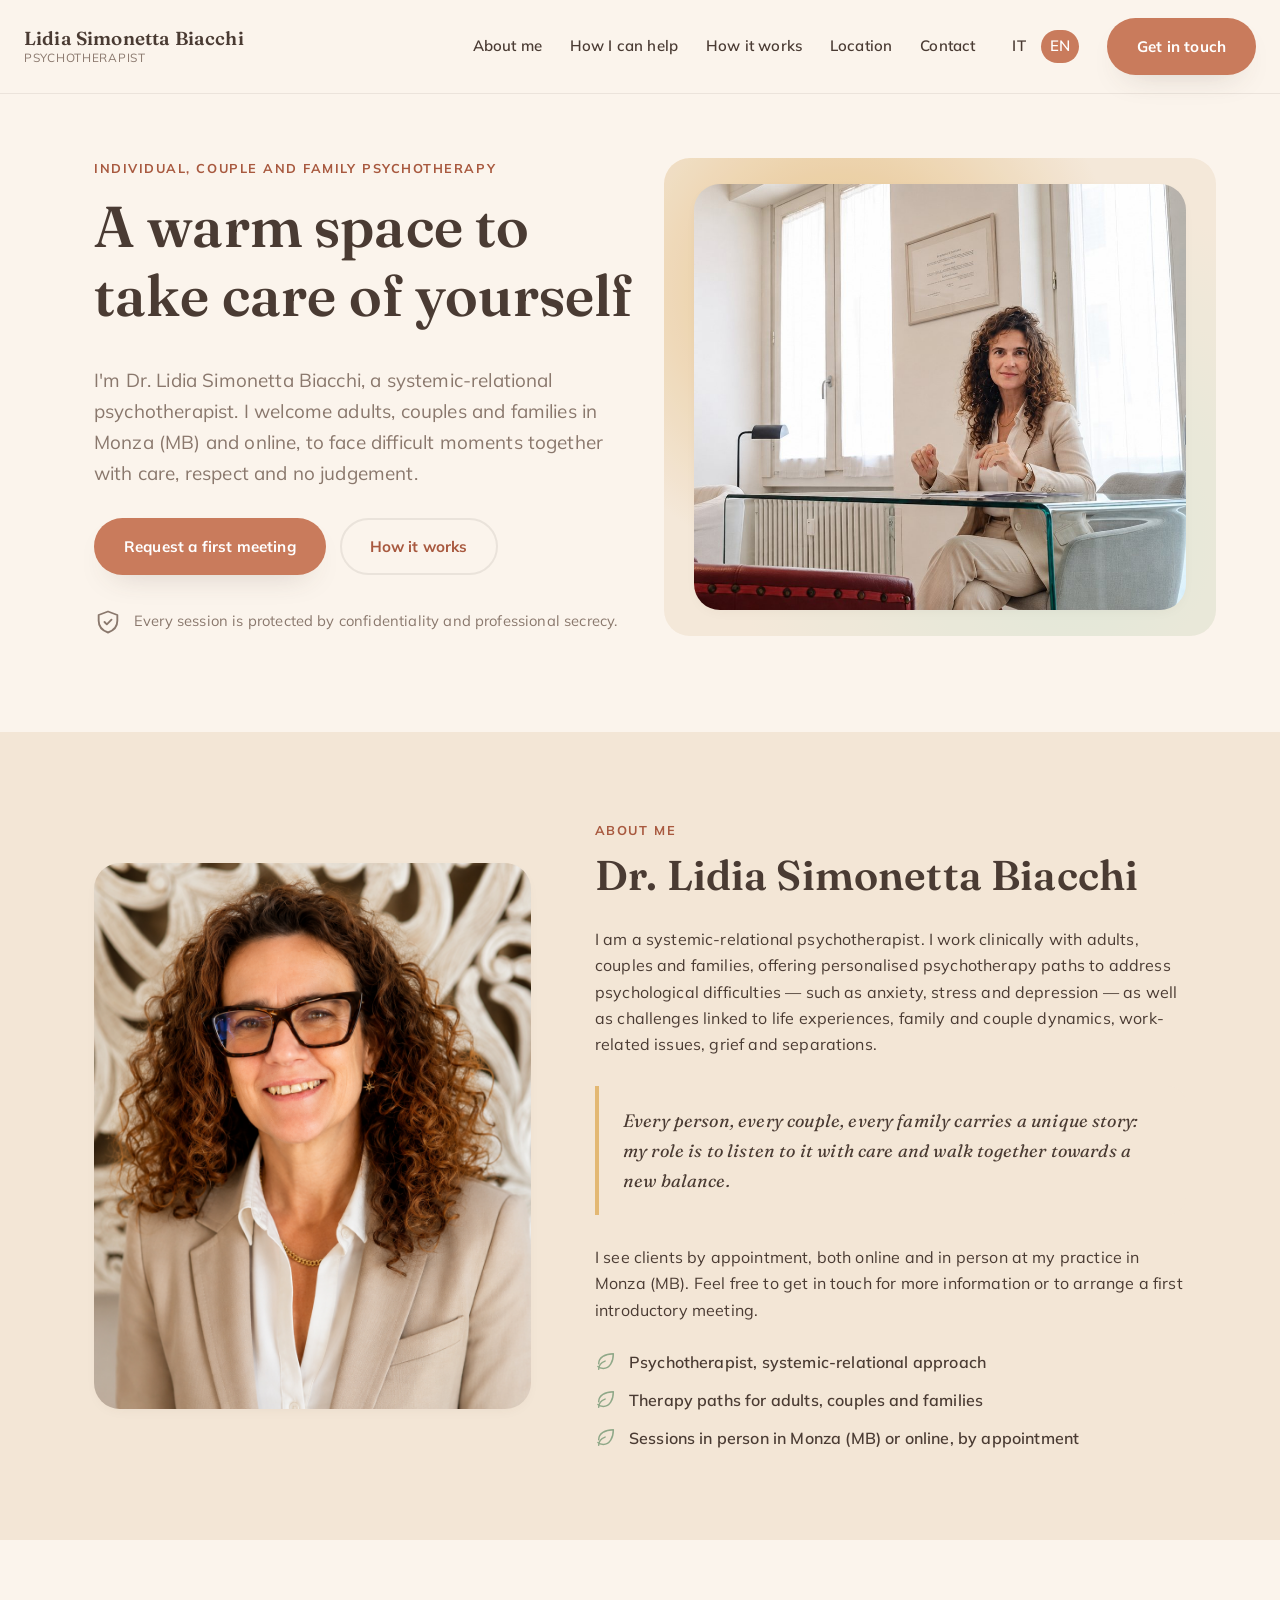
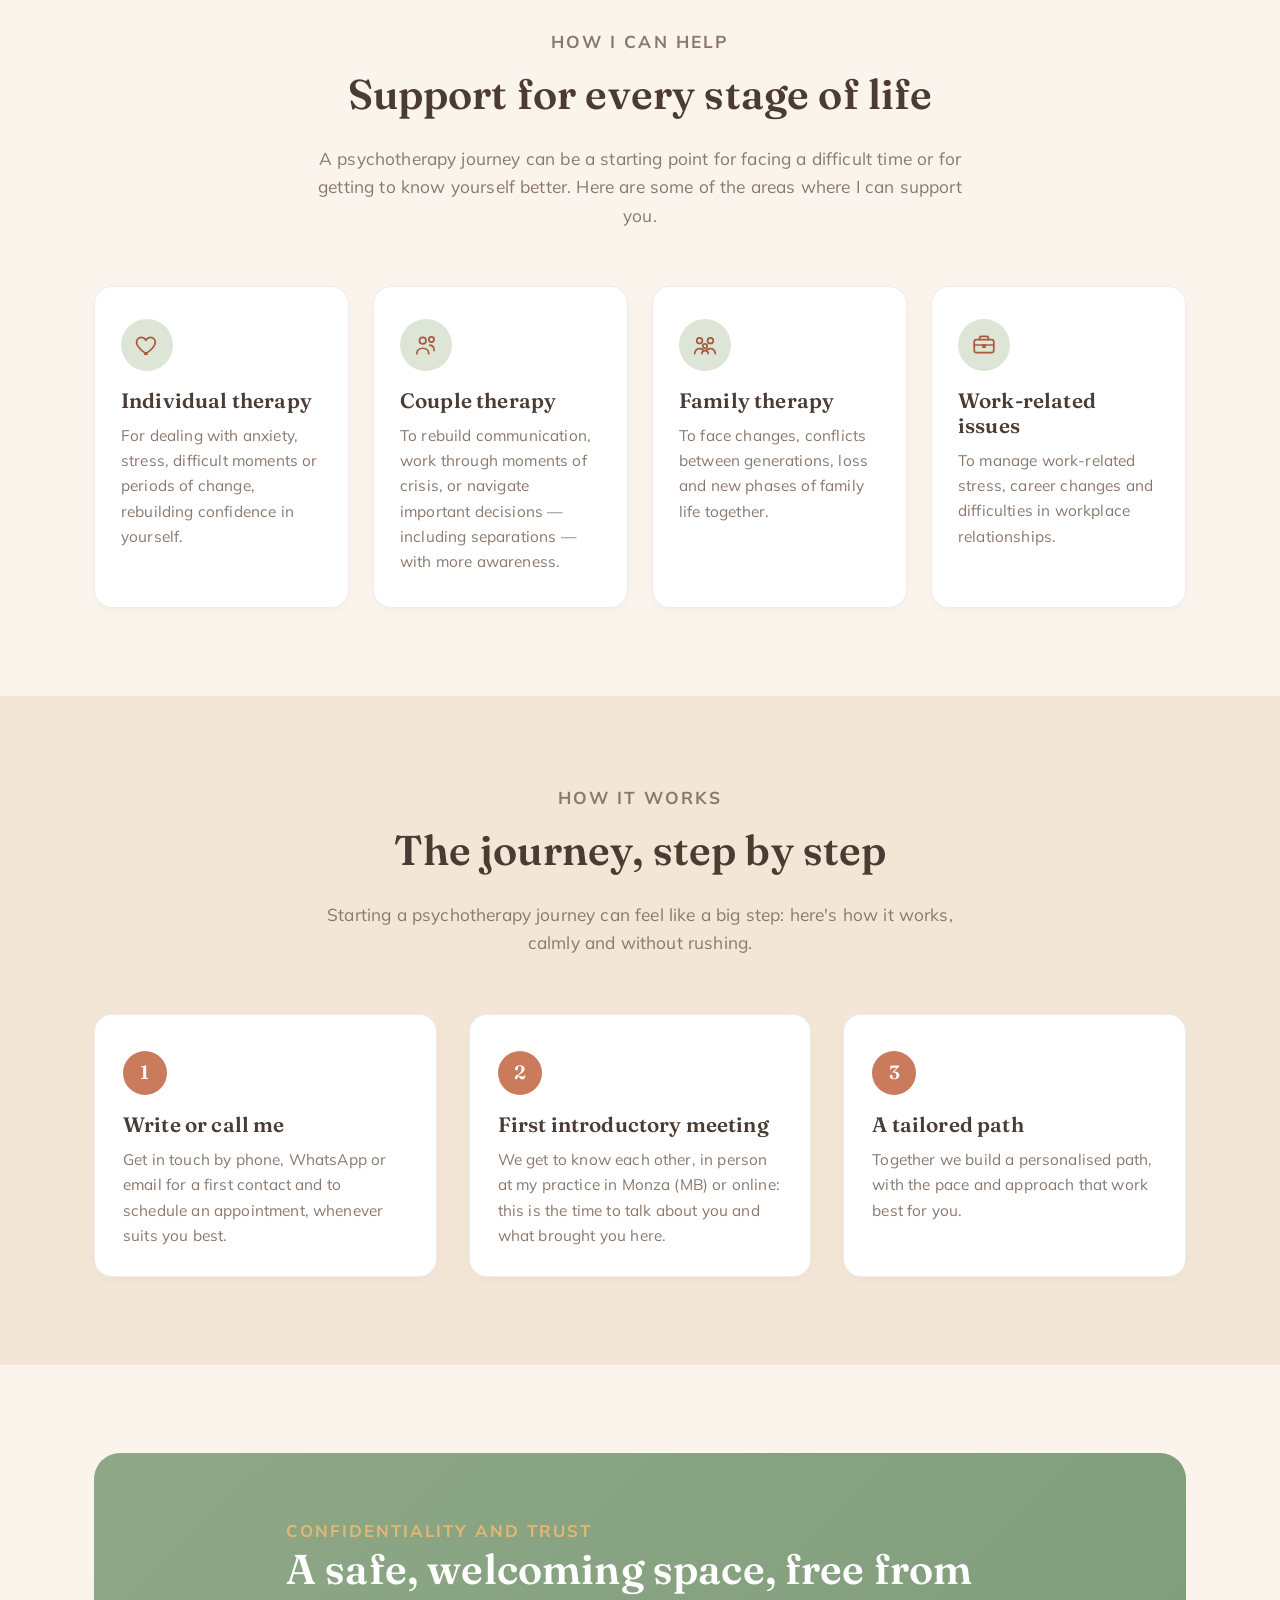
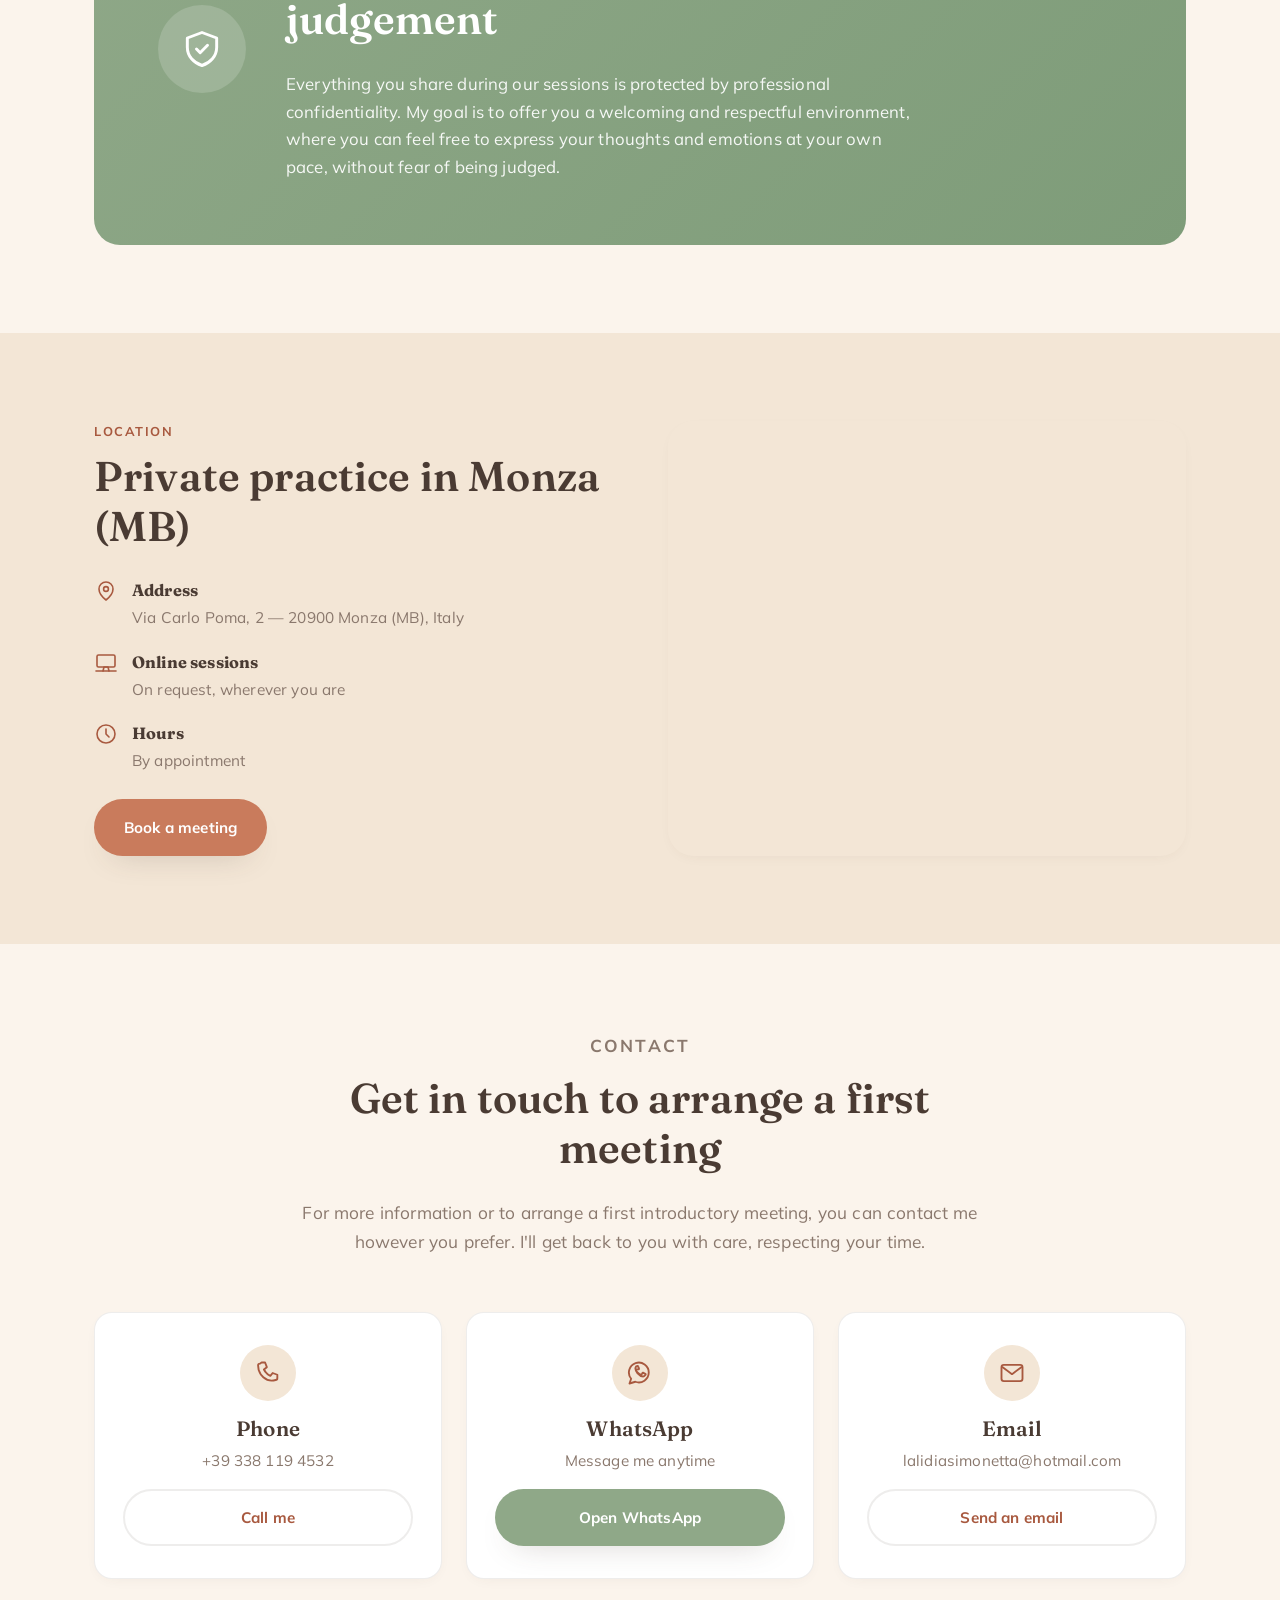
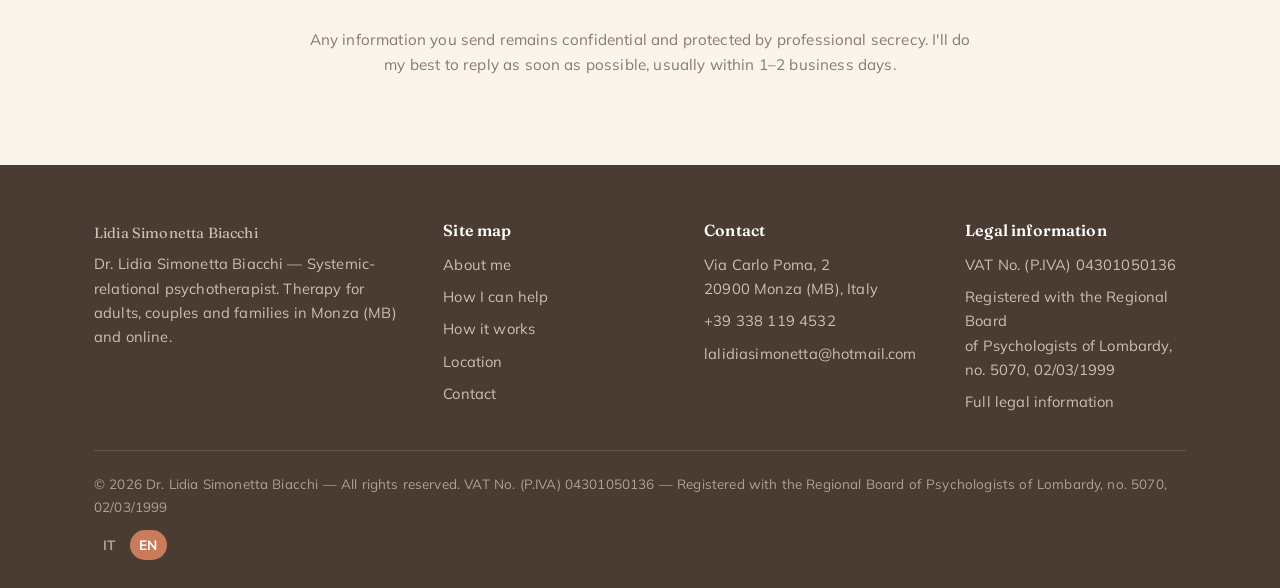
==== commit 4cd300d2: "Aggiorna indirizzo studio da Macherio a Monza Nuovo indirizzo: Via Carlo Poma, 2, 20900 Monza (MB). " ====
--- a/en/index.html
+++ b/en/index.html
@@ -3,21 +3,21 @@
 <head>
   <meta charset="UTF-8">
   <meta name="viewport" content="width=device-width, initial-scale=1.0">
-  <title>Psicoterapia Lidia Simonetta Biacchi — Psychotherapist in Macherio (MB) and online</title>
-  <meta name="description" content="Dr. Lidia Simonetta Biacchi, systemic-relational psychotherapist. Therapy for adults, couples and families in Macherio (MB) and online, by appointment.">
+  <title>Psicoterapia Lidia Simonetta Biacchi — Psychotherapist in Monza (MB) and online</title>
+  <meta name="description" content="Dr. Lidia Simonetta Biacchi, systemic-relational psychotherapist. Therapy for adults, couples and families in Monza (MB) and online, by appointment.">
 
   <meta property="og:type" content="website">
   <meta property="og:locale" content="en_US">
-  <meta property="og:title" content="Psicoterapia Lidia Simonetta Biacchi — Psychotherapist in Macherio (MB) and online">
-  <meta property="og:description" content="Dr. Lidia Simonetta Biacchi, systemic-relational psychotherapist. Therapy for adults, couples and families in Macherio (MB) and online, by appointment.">
+  <meta property="og:title" content="Psicoterapia Lidia Simonetta Biacchi — Psychotherapist in Monza (MB) and online">
+  <meta property="og:description" content="Dr. Lidia Simonetta Biacchi, systemic-relational psychotherapist. Therapy for adults, couples and families in Monza (MB) and online, by appointment.">
   <meta property="og:url" content="https://pkoller.github.io/psicoterapia_lidia/en/">
   <meta property="og:image" content="https://pkoller.github.io/psicoterapia_lidia/assets/img/og-image.jpg">
   <meta property="og:image:width" content="1200">
   <meta property="og:image:height" content="630">
   <meta property="og:image:alt" content="Psicoterapia Lidia Simonetta Biacchi — Dr. Lidia Simonetta Biacchi">
   <meta name="twitter:card" content="summary_large_image">
-  <meta name="twitter:title" content="Psicoterapia Lidia Simonetta Biacchi — Psychotherapist in Macherio (MB) and online">
-  <meta name="twitter:description" content="Dr. Lidia Simonetta Biacchi, systemic-relational psychotherapist. Therapy for adults, couples and families in Macherio (MB) and online, by appointment.">
+  <meta name="twitter:title" content="Psicoterapia Lidia Simonetta Biacchi — Psychotherapist in Monza (MB) and online">
+  <meta name="twitter:description" content="Dr. Lidia Simonetta Biacchi, systemic-relational psychotherapist. Therapy for adults, couples and families in Monza (MB) and online, by appointment.">
   <meta name="twitter:image" content="https://pkoller.github.io/psicoterapia_lidia/assets/img/og-image.jpg">
 
   <link rel="icon" type="image/svg+xml" href="../assets/img/favicon.svg">
@@ -68,7 +68,7 @@
           <p class="lead">
             I'm Dr. Lidia Simonetta Biacchi, a systemic-relational
             psychotherapist. I welcome adults, couples and families in
-            Macherio (MB) and online, to face difficult moments together
+            Monza (MB) and online, to face difficult moments together
             with care, respect and no judgement.
           </p>
           <div class="hero-actions">
@@ -112,7 +112,7 @@
           </blockquote>
           <p>
             I see clients by appointment, both online and in person at my
-            practice in Macherio (MB). Feel free to get in touch for more
+            practice in Monza (MB). Feel free to get in touch for more
             information or to arrange a first introductory meeting.
           </p>
           <ul class="credentials">
@@ -135,7 +135,7 @@
                 <path d="M4 14C4 7 11 3 20 3c0 9-4 16-11 16-2.5 0-4.5-.7-5.8-2"/>
                 <path d="M4 20c0-4 3-7.5 7-9"/>
               </svg>
-              Sessions in person in Macherio (MB) or online, by appointment
+              Sessions in person in Monza (MB) or online, by appointment
             </li>
           </ul>
         </div>
@@ -244,7 +244,7 @@
             <h3>First introductory meeting</h3>
             <p>
               We get to know each other, in person at my practice in
-              Macherio (MB) or online: this is the time to talk about you
+              Monza (MB) or online: this is the time to talk about you
               and what brought you here.
             </p>
           </div>
@@ -290,7 +290,7 @@
       <div class="container location-grid">
         <div class="reveal">
           <p class="eyebrow">Location</p>
-          <h2>Private practice in Macherio (MB)</h2>
+          <h2>Private practice in Monza (MB)</h2>
           <ul class="location-list">
             <li>
               <svg viewBox="0 0 24 24" fill="none" stroke="currentColor" stroke-width="1.6" stroke-linecap="round" stroke-linejoin="round" aria-hidden="true">
@@ -299,7 +299,7 @@
               </svg>
               <div>
                 <strong>Address</strong>
-                <span>Via Vincenzo Bellini, 25 — 20846 Macherio (MB), Italy</span>
+                <span>Via Carlo Poma, 2 — 20900 Monza (MB), Italy</span>
               </div>
             </li>
             <li>
@@ -328,8 +328,8 @@
         </div>
         <iframe
           class="map-frame reveal"
-          title="Map: Via Vincenzo Bellini 25, Macherio (MB)"
-          src="https://www.google.com/maps?q=Via+Vincenzo+Bellini+25+20846+Macherio+MB+Italia&output=embed"
+          title="Map: Via Carlo Poma 2, Monza (MB)"
+          src="https://www.google.com/maps?q=Via+Carlo+Poma+2+20900+Monza+MB+Italia&output=embed"
           loading="lazy"
           referrerpolicy="no-referrer-when-downgrade"
           allowfullscreen></iframe>
@@ -399,7 +399,7 @@
           <p>
             Dr. Lidia Simonetta Biacchi — Systemic-relational
             psychotherapist. Therapy for adults, couples and families in
-            Macherio (MB) and online.
+            Monza (MB) and online.
           </p>
         </div>
         <div>
@@ -415,7 +415,7 @@
         <div>
           <h4>Contact</h4>
           <ul>
-            <li>Via Vincenzo Bellini, 25<br>20846 Macherio (MB), Italy</li>
+            <li>Via Carlo Poma, 2<br>20900 Monza (MB), Italy</li>
             <li><a href="tel:+393381194532">+39 338 119 4532</a></li>
             <li><a href="mailto:lalidiasimonetta@hotmail.com">lalidiasimonetta@hotmail.com</a></li>
           </ul>
--- a/assets/css/style.css
+++ b/assets/css/style.css
@@ -100,9 +100,6 @@
 }
 
 .eyebrow {
-  display: inline-flex;
-  align-items: center;
-  gap: 0.5em;
   font-family: var(--font-body);
   font-weight: 700;
   font-size: 0.8rem;
@@ -110,15 +107,6 @@
   text-transform: uppercase;
   color: var(--terracotta-dark);
   margin-bottom: 0.8em;
-}
-
-.eyebrow::before {
-  content: "";
-  display: inline-block;
-  width: 22px;
-  height: 2px;
-  background: var(--gold);
-  border-radius: 2px;
 }
 
 /* ---------- Layout ---------- */
@@ -627,10 +615,6 @@
 
 .safe-space .eyebrow {
   color: var(--gold);
-}
-
-.safe-space .eyebrow::before {
-  background-color: rgba(255, 255, 255, 0.6);
 }
 
 .safe-space p {
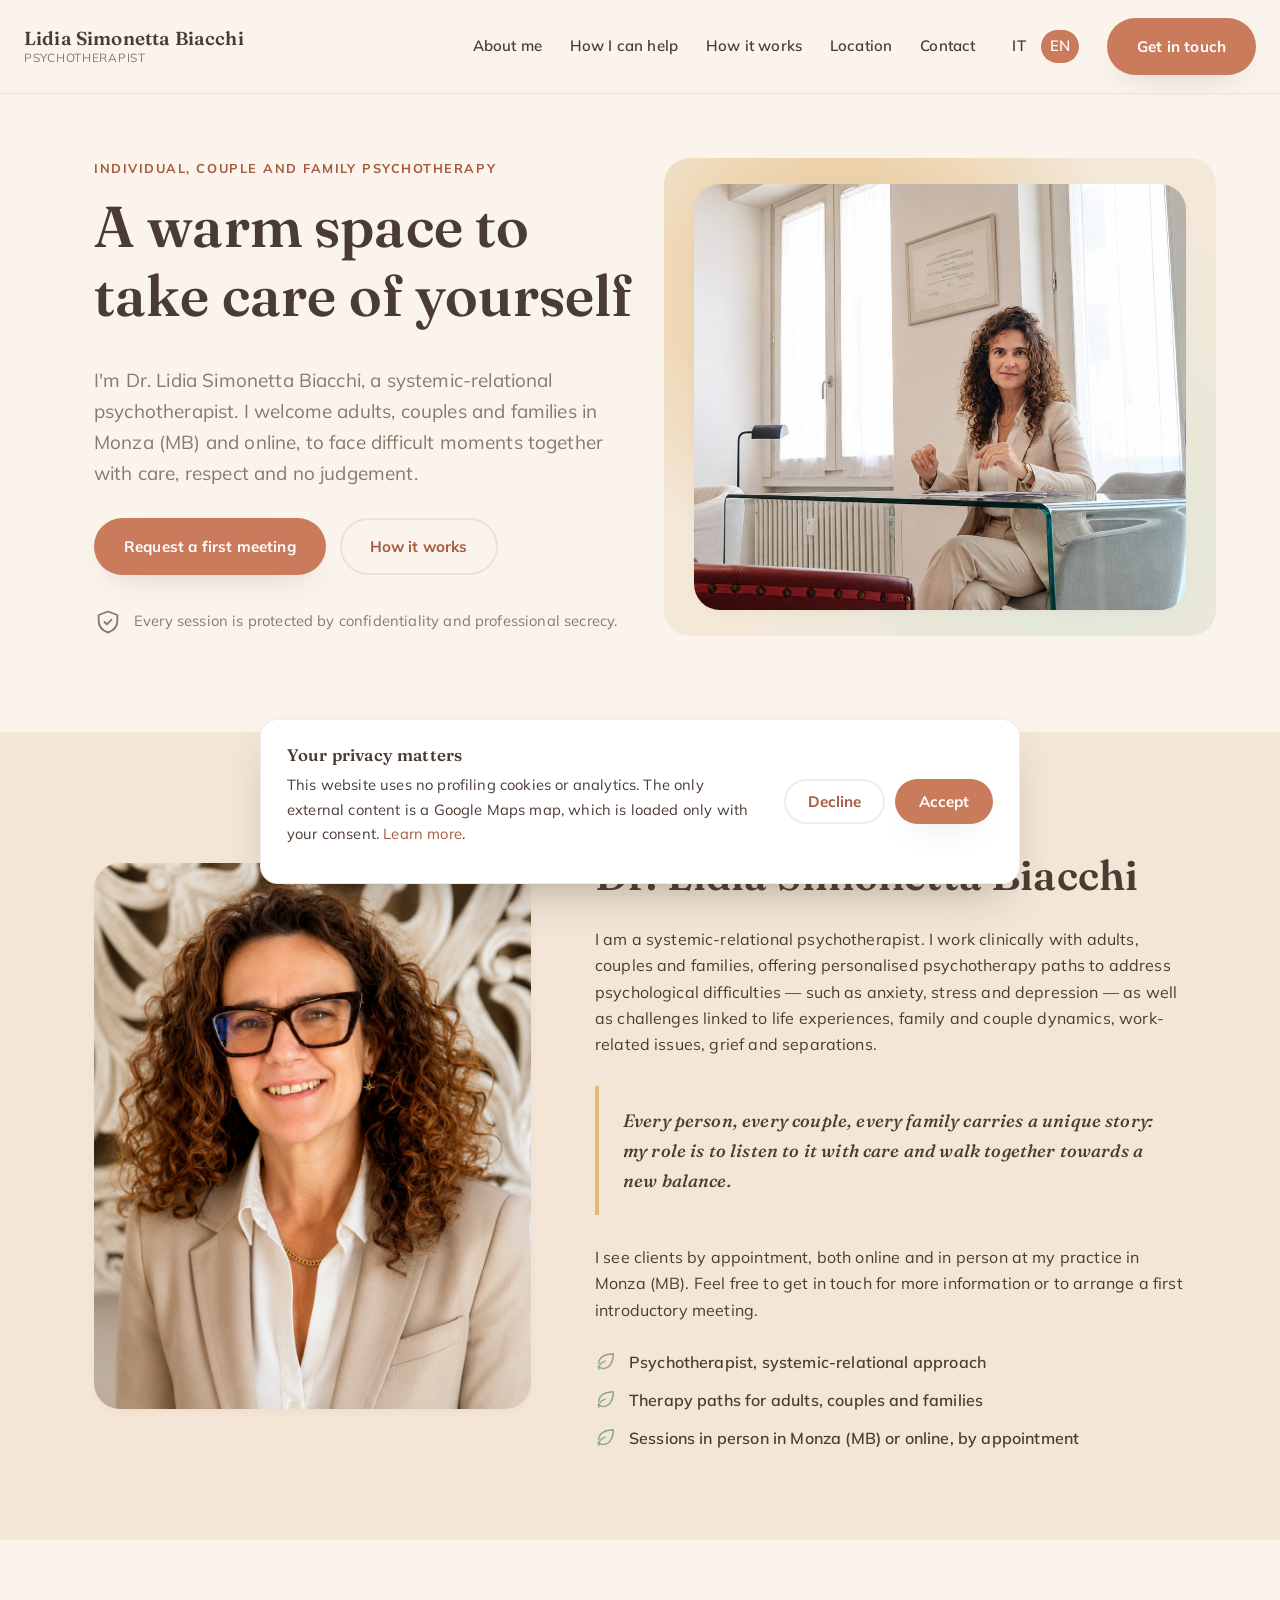
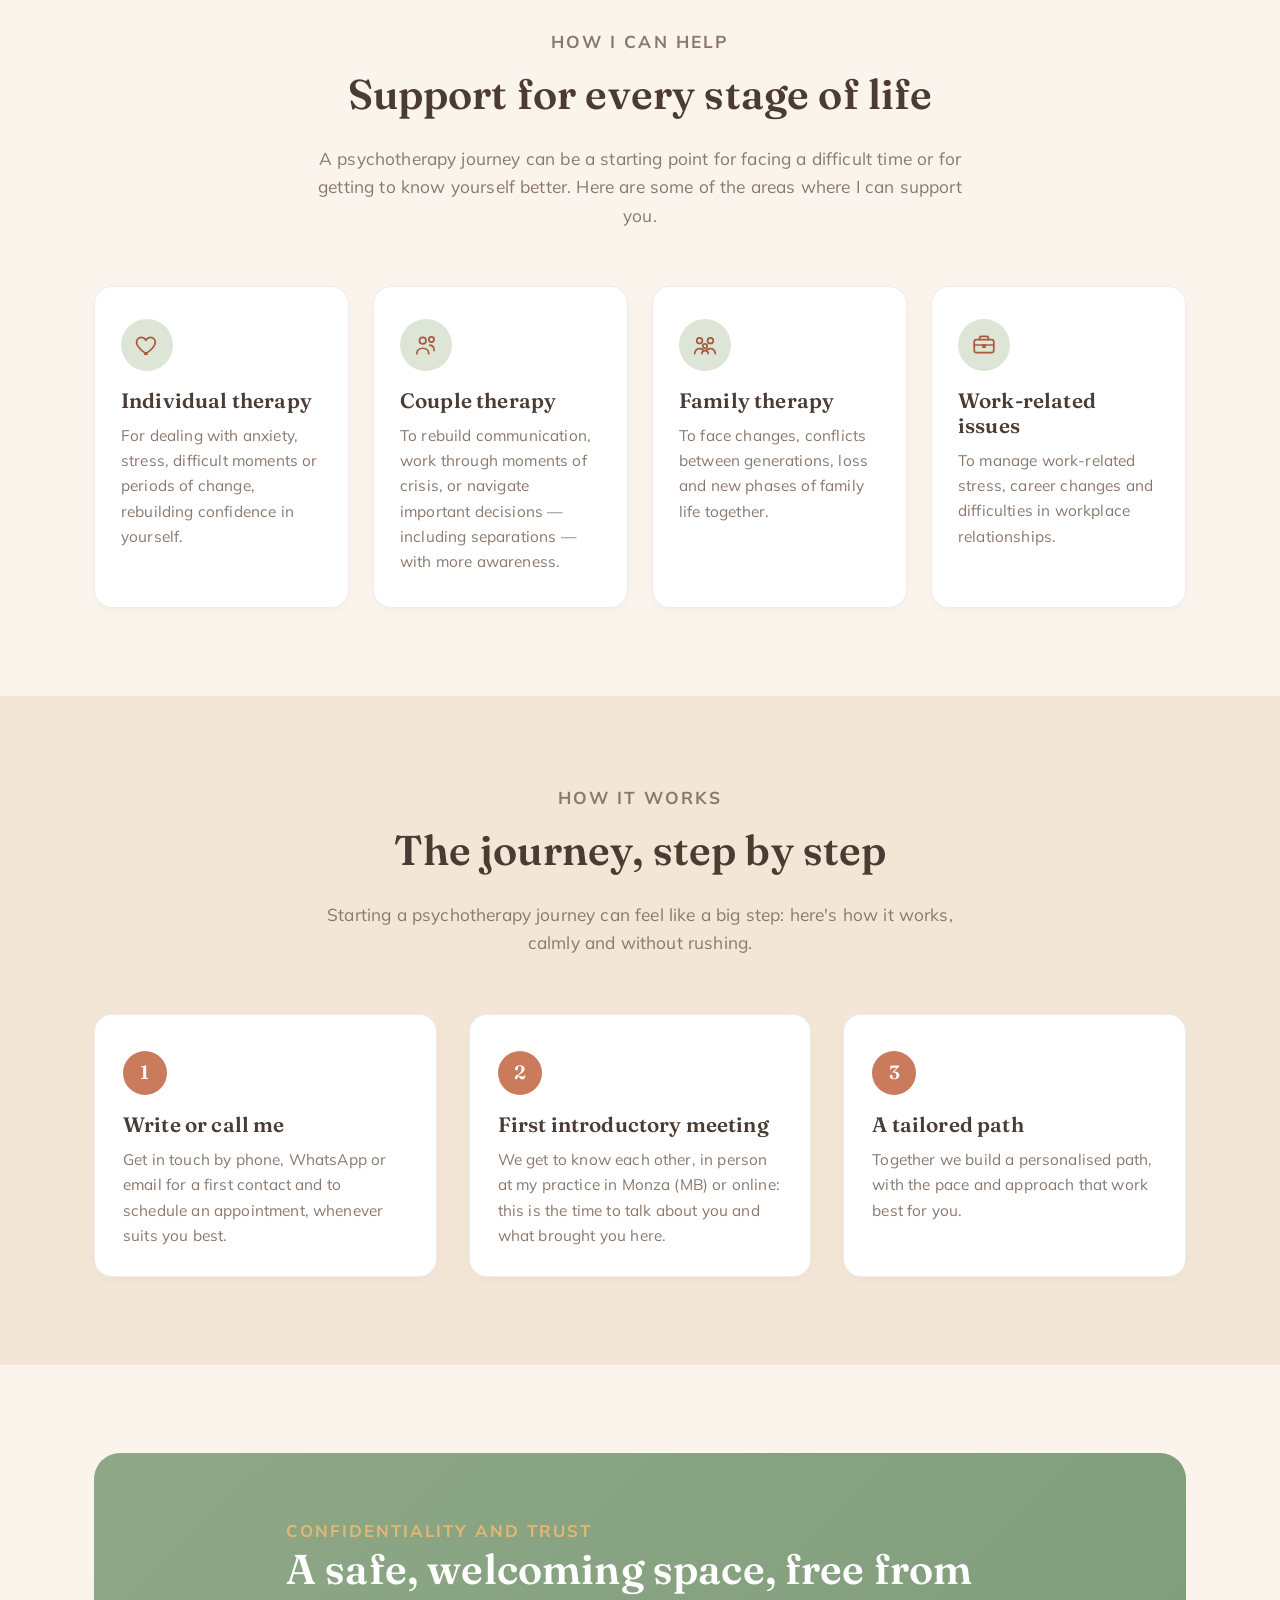
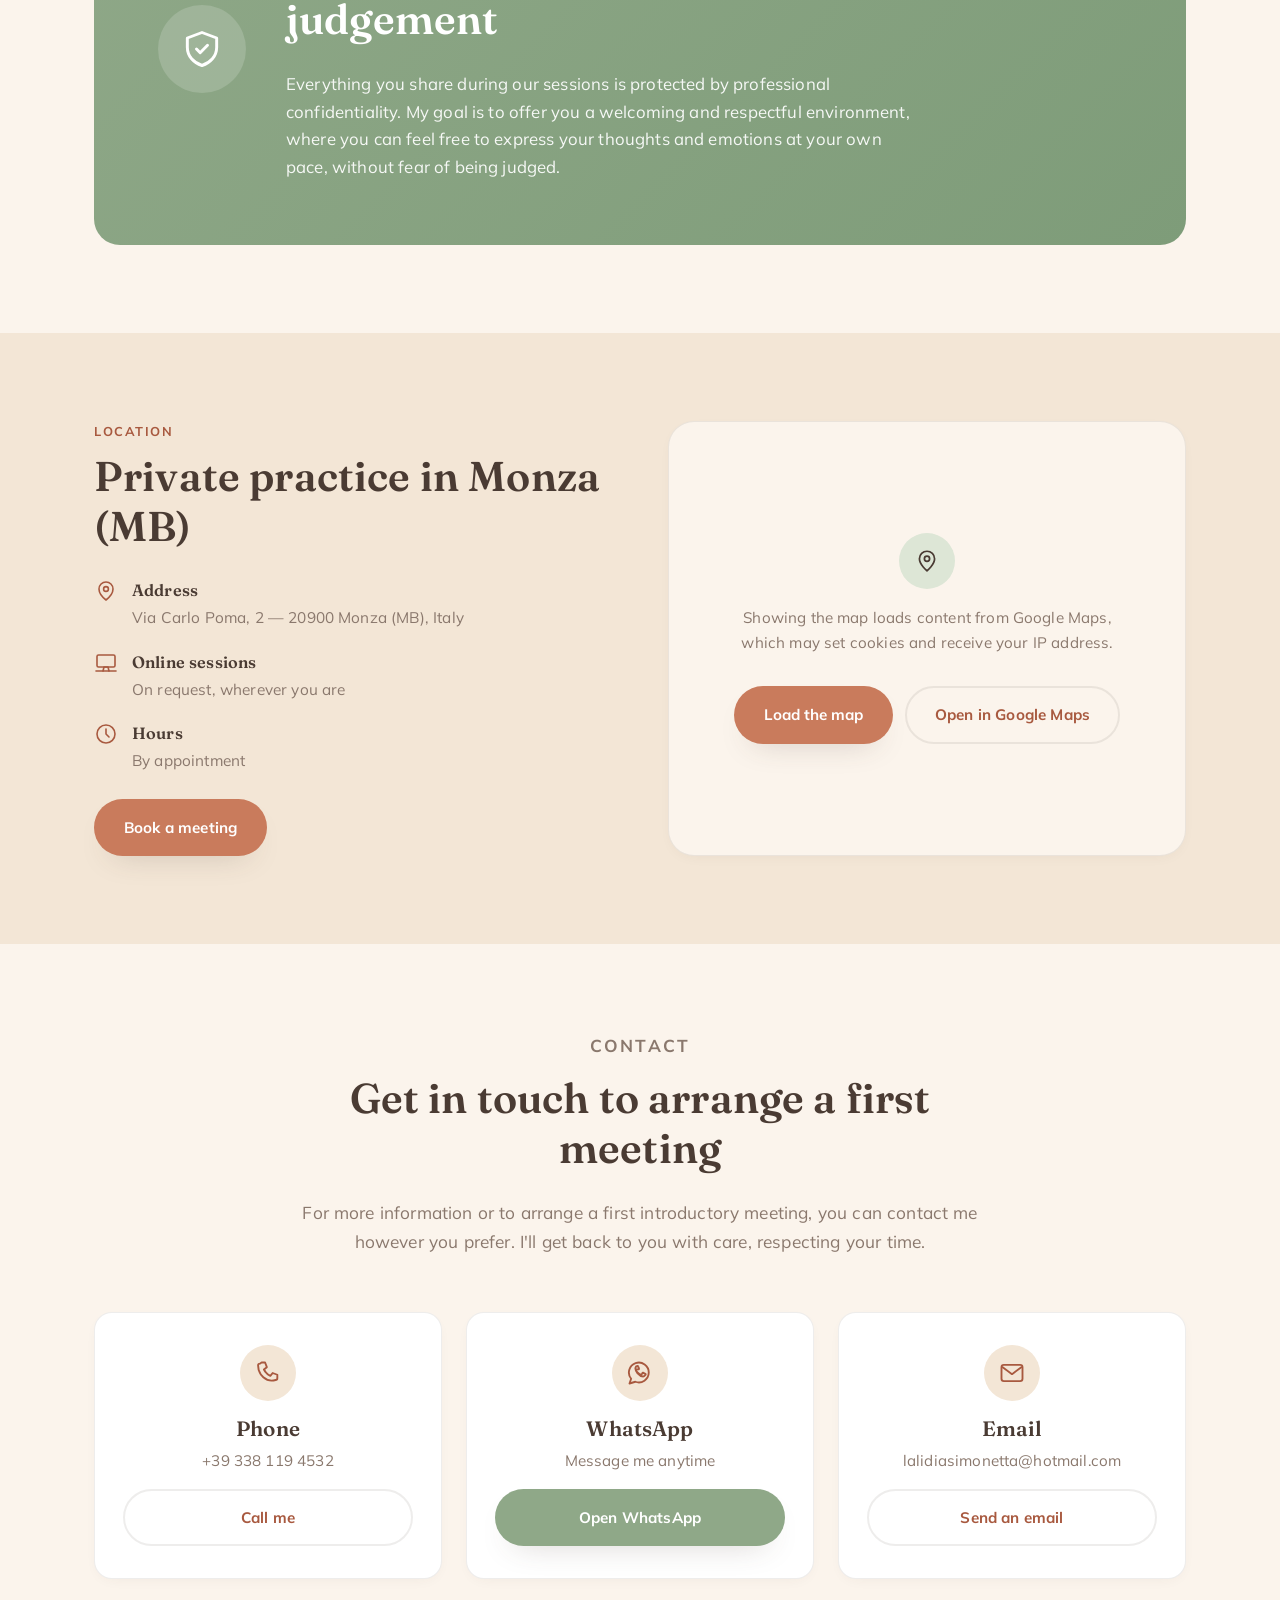
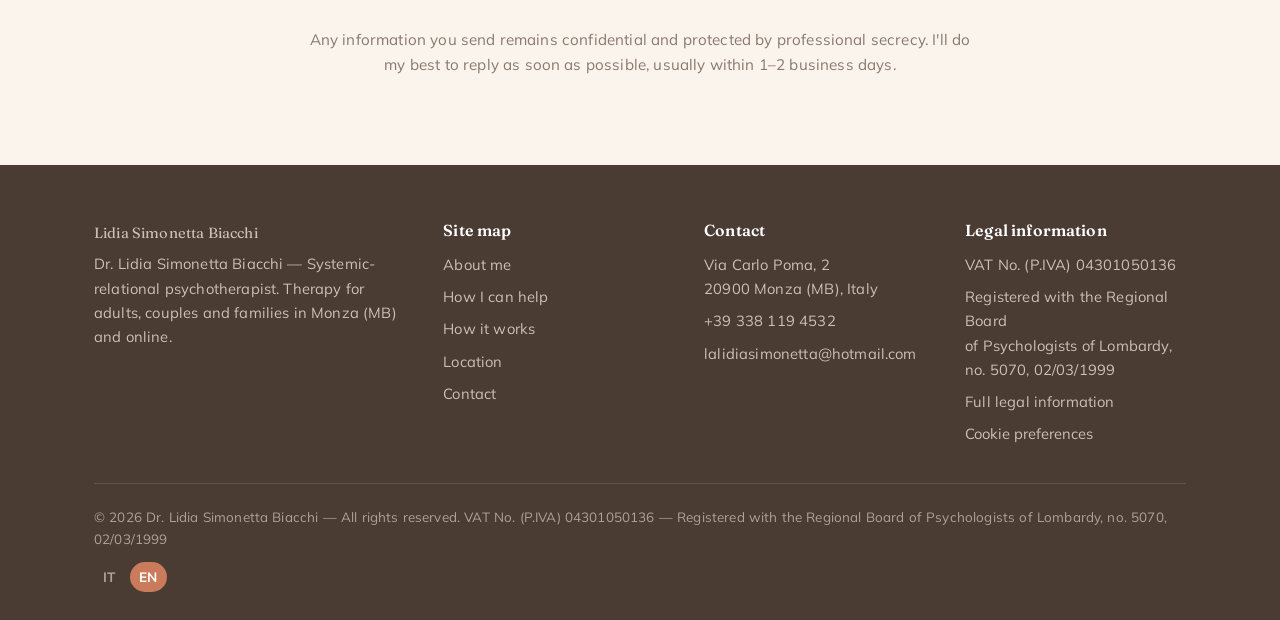
==== commit e6ef4019: "Add cookie consent banner, load Google Maps only after consent, self-host fonts - Fraunces and Mulis" ====
--- a/en/index.html
+++ b/en/index.html
@@ -22,9 +22,7 @@
 
   <link rel="icon" type="image/svg+xml" href="../assets/img/favicon.svg">
   <link rel="alternate" hreflang="it" href="../index.html">
-  <link rel="preconnect" href="https://fonts.googleapis.com">
-  <link rel="preconnect" href="https://fonts.gstatic.com" crossorigin>
-  <link href="https://fonts.googleapis.com/css2?family=Fraunces:ital,opsz,wght@0,9..144,400;0,9..144,500;0,9..144,600;1,9..144,500&family=Mulish:wght@400;600;700;800&display=swap" rel="stylesheet">
+  <link rel="stylesheet" href="../assets/css/fonts.css">
   <link rel="stylesheet" href="../assets/css/style.css">
 </head>
 <body>
@@ -326,13 +324,19 @@
           </ul>
           <a class="btn btn-primary" href="#contact">Book a meeting</a>
         </div>
-        <iframe
-          class="map-frame reveal"
-          title="Map: Via Carlo Poma 2, Monza (MB)"
-          src="https://www.google.com/maps?q=Via+Carlo+Poma+2+20900+Monza+MB+Italia&output=embed"
-          loading="lazy"
-          referrerpolicy="no-referrer-when-downgrade"
-          allowfullscreen></iframe>
+        <div class="map-frame map-consent reveal" data-map-src="https://www.google.com/maps?q=Via+Carlo+Poma+2+20900+Monza+MB+Italia&output=embed" data-map-title="Map: Via Carlo Poma 2, Monza (MB)">
+          <span class="icon-wrap" aria-hidden="true">
+            <svg viewBox="0 0 24 24" fill="none" stroke="currentColor" stroke-width="1.6" stroke-linecap="round" stroke-linejoin="round">
+              <path d="M12 21s-7-5.5-7-11a7 7 0 0 1 14 0c0 5.5-7 11-7 11Z"/>
+              <circle cx="12" cy="10" r="2.4"/>
+            </svg>
+          </span>
+          <p>Showing the map loads content from Google Maps, which may set cookies and receive your IP address.</p>
+          <div class="map-consent-actions">
+            <button type="button" class="btn btn-primary" data-consent-accept>Load the map</button>
+            <a class="btn btn-secondary" href="https://www.google.com/maps/search/?api=1&amp;query=Via+Carlo+Poma+2+20900+Monza+MB+Italia" target="_blank" rel="noopener">Open in Google Maps</a>
+          </div>
+        </div>
       </div>
     </section>
 
@@ -426,6 +430,7 @@
             <li>VAT No. (P.IVA) 04301050136</li>
             <li>Registered with the Regional Board<br>of Psychologists of Lombardy, no. 5070, 02/03/1999</li>
             <li><a href="legal-notice.html">Full legal information</a></li>
+            <li><button type="button" class="link-button" data-cookie-settings>Cookie preferences</button></li>
           </ul>
         </div>
       </div>
@@ -439,6 +444,17 @@
     </div>
   </footer>
 
+  <div class="cookie-banner" role="region" aria-label="Cookie notice" data-cookie-banner hidden>
+    <p class="cookie-banner-text">
+      <strong>Your privacy matters</strong>
+      This website uses no profiling cookies or analytics. The only external content is a Google Maps map, which is loaded only with your consent. <a href="legal-notice.html#cookie">Learn more</a>.
+    </p>
+    <div class="cookie-banner-actions">
+      <button type="button" class="btn btn-secondary" data-consent-reject>Decline</button>
+      <button type="button" class="btn btn-primary" data-consent-accept>Accept</button>
+    </div>
+  </div>
+
   <script src="../assets/js/main.js"></script>
 </body>
 </html>
--- a/assets/css/fonts.css
+++ b/assets/css/fonts.css
@@ -0,0 +1,162 @@
+/* Font self-hosted (Fraunces, Mulish — SIL Open Font License).
+   Serviti localmente per non trasmettere l'IP dei visitatori a Google. */
+
+/* latin-ext */
+@font-face {
+  font-family: 'Fraunces';
+  font-style: italic;
+  font-weight: 500;
+  font-display: swap;
+  src: url(../fonts/fraunces-italic-latin-ext.woff2) format('woff2');
+  unicode-range: U+0100-02BA, U+02BD-02C5, U+02C7-02CC, U+02CE-02D7, U+02DD-02FF, U+0304, U+0308, U+0329, U+1D00-1DBF, U+1E00-1E9F, U+1EF2-1EFF, U+2020, U+20A0-20AB, U+20AD-20C4, U+2113, U+2C60-2C7F, U+A720-A7FF;
+}
+
+/* latin */
+@font-face {
+  font-family: 'Fraunces';
+  font-style: italic;
+  font-weight: 500;
+  font-display: swap;
+  src: url(../fonts/fraunces-italic-latin.woff2) format('woff2');
+  unicode-range: U+0000-00FF, U+0131, U+0152-0153, U+02BB-02BC, U+02C6, U+02DA, U+02DC, U+0304, U+0308, U+0329, U+2000-206F, U+20AC, U+2122, U+2191, U+2193, U+2212, U+2215, U+FEFF, U+FFFD;
+}
+
+/* latin-ext */
+@font-face {
+  font-family: 'Fraunces';
+  font-style: normal;
+  font-weight: 400;
+  font-display: swap;
+  src: url(../fonts/fraunces-normal-latin-ext.woff2) format('woff2');
+  unicode-range: U+0100-02BA, U+02BD-02C5, U+02C7-02CC, U+02CE-02D7, U+02DD-02FF, U+0304, U+0308, U+0329, U+1D00-1DBF, U+1E00-1E9F, U+1EF2-1EFF, U+2020, U+20A0-20AB, U+20AD-20C4, U+2113, U+2C60-2C7F, U+A720-A7FF;
+}
+
+/* latin */
+@font-face {
+  font-family: 'Fraunces';
+  font-style: normal;
+  font-weight: 400;
+  font-display: swap;
+  src: url(../fonts/fraunces-normal-latin.woff2) format('woff2');
+  unicode-range: U+0000-00FF, U+0131, U+0152-0153, U+02BB-02BC, U+02C6, U+02DA, U+02DC, U+0304, U+0308, U+0329, U+2000-206F, U+20AC, U+2122, U+2191, U+2193, U+2212, U+2215, U+FEFF, U+FFFD;
+}
+
+/* latin-ext */
+@font-face {
+  font-family: 'Fraunces';
+  font-style: normal;
+  font-weight: 500;
+  font-display: swap;
+  src: url(../fonts/fraunces-normal-latin-ext.woff2) format('woff2');
+  unicode-range: U+0100-02BA, U+02BD-02C5, U+02C7-02CC, U+02CE-02D7, U+02DD-02FF, U+0304, U+0308, U+0329, U+1D00-1DBF, U+1E00-1E9F, U+1EF2-1EFF, U+2020, U+20A0-20AB, U+20AD-20C4, U+2113, U+2C60-2C7F, U+A720-A7FF;
+}
+
+/* latin */
+@font-face {
+  font-family: 'Fraunces';
+  font-style: normal;
+  font-weight: 500;
+  font-display: swap;
+  src: url(../fonts/fraunces-normal-latin.woff2) format('woff2');
+  unicode-range: U+0000-00FF, U+0131, U+0152-0153, U+02BB-02BC, U+02C6, U+02DA, U+02DC, U+0304, U+0308, U+0329, U+2000-206F, U+20AC, U+2122, U+2191, U+2193, U+2212, U+2215, U+FEFF, U+FFFD;
+}
+
+/* latin-ext */
+@font-face {
+  font-family: 'Fraunces';
+  font-style: normal;
+  font-weight: 600;
+  font-display: swap;
+  src: url(../fonts/fraunces-normal-latin-ext.woff2) format('woff2');
+  unicode-range: U+0100-02BA, U+02BD-02C5, U+02C7-02CC, U+02CE-02D7, U+02DD-02FF, U+0304, U+0308, U+0329, U+1D00-1DBF, U+1E00-1E9F, U+1EF2-1EFF, U+2020, U+20A0-20AB, U+20AD-20C4, U+2113, U+2C60-2C7F, U+A720-A7FF;
+}
+
+/* latin */
+@font-face {
+  font-family: 'Fraunces';
+  font-style: normal;
+  font-weight: 600;
+  font-display: swap;
+  src: url(../fonts/fraunces-normal-latin.woff2) format('woff2');
+  unicode-range: U+0000-00FF, U+0131, U+0152-0153, U+02BB-02BC, U+02C6, U+02DA, U+02DC, U+0304, U+0308, U+0329, U+2000-206F, U+20AC, U+2122, U+2191, U+2193, U+2212, U+2215, U+FEFF, U+FFFD;
+}
+
+/* latin-ext */
+@font-face {
+  font-family: 'Mulish';
+  font-style: normal;
+  font-weight: 400;
+  font-display: swap;
+  src: url(../fonts/mulish-normal-latin-ext.woff2) format('woff2');
+  unicode-range: U+0100-02BA, U+02BD-02C5, U+02C7-02CC, U+02CE-02D7, U+02DD-02FF, U+0304, U+0308, U+0329, U+1D00-1DBF, U+1E00-1E9F, U+1EF2-1EFF, U+2020, U+20A0-20AB, U+20AD-20C4, U+2113, U+2C60-2C7F, U+A720-A7FF;
+}
+
+/* latin */
+@font-face {
+  font-family: 'Mulish';
+  font-style: normal;
+  font-weight: 400;
+  font-display: swap;
+  src: url(../fonts/mulish-normal-latin.woff2) format('woff2');
+  unicode-range: U+0000-00FF, U+0131, U+0152-0153, U+02BB-02BC, U+02C6, U+02DA, U+02DC, U+0304, U+0308, U+0329, U+2000-206F, U+20AC, U+2122, U+2191, U+2193, U+2212, U+2215, U+FEFF, U+FFFD;
+}
+
+/* latin-ext */
+@font-face {
+  font-family: 'Mulish';
+  font-style: normal;
+  font-weight: 600;
+  font-display: swap;
+  src: url(../fonts/mulish-normal-latin-ext.woff2) format('woff2');
+  unicode-range: U+0100-02BA, U+02BD-02C5, U+02C7-02CC, U+02CE-02D7, U+02DD-02FF, U+0304, U+0308, U+0329, U+1D00-1DBF, U+1E00-1E9F, U+1EF2-1EFF, U+2020, U+20A0-20AB, U+20AD-20C4, U+2113, U+2C60-2C7F, U+A720-A7FF;
+}
+
+/* latin */
+@font-face {
+  font-family: 'Mulish';
+  font-style: normal;
+  font-weight: 600;
+  font-display: swap;
+  src: url(../fonts/mulish-normal-latin.woff2) format('woff2');
+  unicode-range: U+0000-00FF, U+0131, U+0152-0153, U+02BB-02BC, U+02C6, U+02DA, U+02DC, U+0304, U+0308, U+0329, U+2000-206F, U+20AC, U+2122, U+2191, U+2193, U+2212, U+2215, U+FEFF, U+FFFD;
+}
+
+/* latin-ext */
+@font-face {
+  font-family: 'Mulish';
+  font-style: normal;
+  font-weight: 700;
+  font-display: swap;
+  src: url(../fonts/mulish-normal-latin-ext.woff2) format('woff2');
+  unicode-range: U+0100-02BA, U+02BD-02C5, U+02C7-02CC, U+02CE-02D7, U+02DD-02FF, U+0304, U+0308, U+0329, U+1D00-1DBF, U+1E00-1E9F, U+1EF2-1EFF, U+2020, U+20A0-20AB, U+20AD-20C4, U+2113, U+2C60-2C7F, U+A720-A7FF;
+}
+
+/* latin */
+@font-face {
+  font-family: 'Mulish';
+  font-style: normal;
+  font-weight: 700;
+  font-display: swap;
+  src: url(../fonts/mulish-normal-latin.woff2) format('woff2');
+  unicode-range: U+0000-00FF, U+0131, U+0152-0153, U+02BB-02BC, U+02C6, U+02DA, U+02DC, U+0304, U+0308, U+0329, U+2000-206F, U+20AC, U+2122, U+2191, U+2193, U+2212, U+2215, U+FEFF, U+FFFD;
+}
+
+/* latin-ext */
+@font-face {
+  font-family: 'Mulish';
+  font-style: normal;
+  font-weight: 800;
+  font-display: swap;
+  src: url(../fonts/mulish-normal-latin-ext.woff2) format('woff2');
+  unicode-range: U+0100-02BA, U+02BD-02C5, U+02C7-02CC, U+02CE-02D7, U+02DD-02FF, U+0304, U+0308, U+0329, U+1D00-1DBF, U+1E00-1E9F, U+1EF2-1EFF, U+2020, U+20A0-20AB, U+20AD-20C4, U+2113, U+2C60-2C7F, U+A720-A7FF;
+}
+
+/* latin */
+@font-face {
+  font-family: 'Mulish';
+  font-style: normal;
+  font-weight: 800;
+  font-display: swap;
+  src: url(../fonts/mulish-normal-latin.woff2) format('woff2');
+  unicode-range: U+0000-00FF, U+0131, U+0152-0153, U+02BB-02BC, U+02C6, U+02DA, U+02DC, U+0304, U+0308, U+0329, U+2000-206F, U+20AC, U+2122, U+2191, U+2193, U+2212, U+2215, U+FEFF, U+FFFD;
+}
--- a/assets/css/style.css
+++ b/assets/css/style.css
@@ -676,6 +676,14 @@
   min-height: 360px;
 }
 
+.map-frame iframe {
+  display: block;
+  width: 100%;
+  height: 100%;
+  min-height: 360px;
+  border: none;
+}
+
 /* ---------- Contact ---------- */
 .contact-grid {
   display: grid;
@@ -792,6 +800,131 @@
 
 .footer-bottom a:hover {
   color: var(--white);
+}
+
+.link-button {
+  background: none;
+  border: none;
+  padding: 0;
+  font: inherit;
+  color: inherit;
+  text-align: left;
+  cursor: pointer;
+}
+
+.footer-grid .link-button {
+  color: rgba(243, 230, 214, 0.78);
+  font-size: 0.92rem;
+}
+
+.footer-grid .link-button:hover {
+  color: var(--white);
+  text-decoration: underline;
+}
+
+/* ---------- Pagine legali: privacy e cookie ---------- */
+.legal-section {
+  max-width: 680px;
+  margin: 56px auto 0;
+  scroll-margin-top: 120px;
+}
+
+.legal-section h2 {
+  font-size: 1.6rem;
+  margin-bottom: 0.6em;
+}
+
+.legal-section p {
+  color: var(--brown-light);
+  margin-bottom: 1em;
+}
+
+/* ---------- Mappa con consenso ---------- */
+.map-consent {
+  display: flex;
+  flex-direction: column;
+  align-items: center;
+  justify-content: center;
+  gap: 16px;
+  padding: 36px 28px;
+  text-align: center;
+  background-color: var(--cream);
+  border: 1px solid var(--border);
+}
+
+.map-consent .icon-wrap {
+  display: inline-flex;
+  align-items: center;
+  justify-content: center;
+  width: 56px;
+  height: 56px;
+  border-radius: 50%;
+  background-color: var(--sage-light);
+  color: var(--brown);
+}
+
+.map-consent .icon-wrap svg {
+  width: 26px;
+  height: 26px;
+}
+
+.map-consent p {
+  max-width: 380px;
+  color: var(--brown-light);
+  font-size: 0.95rem;
+}
+
+.map-consent-actions {
+  display: flex;
+  flex-wrap: wrap;
+  justify-content: center;
+  gap: 12px;
+}
+
+/* ---------- Banner cookie ---------- */
+.cookie-banner {
+  position: fixed;
+  left: 16px;
+  right: 16px;
+  bottom: 16px;
+  z-index: 200;
+  max-width: 760px;
+  margin: 0 auto;
+  display: flex;
+  align-items: center;
+  gap: 24px;
+  padding: 22px 26px;
+  background-color: var(--white);
+  border: 1px solid var(--border);
+  border-radius: var(--radius-md);
+  box-shadow: 0 20px 48px -20px rgba(74, 59, 51, 0.45);
+}
+
+.cookie-banner[hidden] {
+  display: none;
+}
+
+.cookie-banner-text {
+  flex: 1;
+  font-size: 0.92rem;
+  color: var(--brown);
+}
+
+.cookie-banner-text strong {
+  display: block;
+  font-family: var(--font-display);
+  font-size: 1.05rem;
+  margin-bottom: 4px;
+}
+
+.cookie-banner-actions {
+  display: flex;
+  gap: 10px;
+  flex-shrink: 0;
+}
+
+.cookie-banner-actions .btn {
+  padding: 11px 22px;
 }
 
 /* ---------- Reveal animation ---------- */
@@ -940,3 +1073,16 @@
     width: 100%;
   }
 }
+
+@media (max-width: 640px) {
+  .cookie-banner {
+    flex-direction: column;
+    align-items: stretch;
+    gap: 16px;
+    padding: 20px;
+  }
+
+  .cookie-banner-actions .btn {
+    flex: 1;
+  }
+}
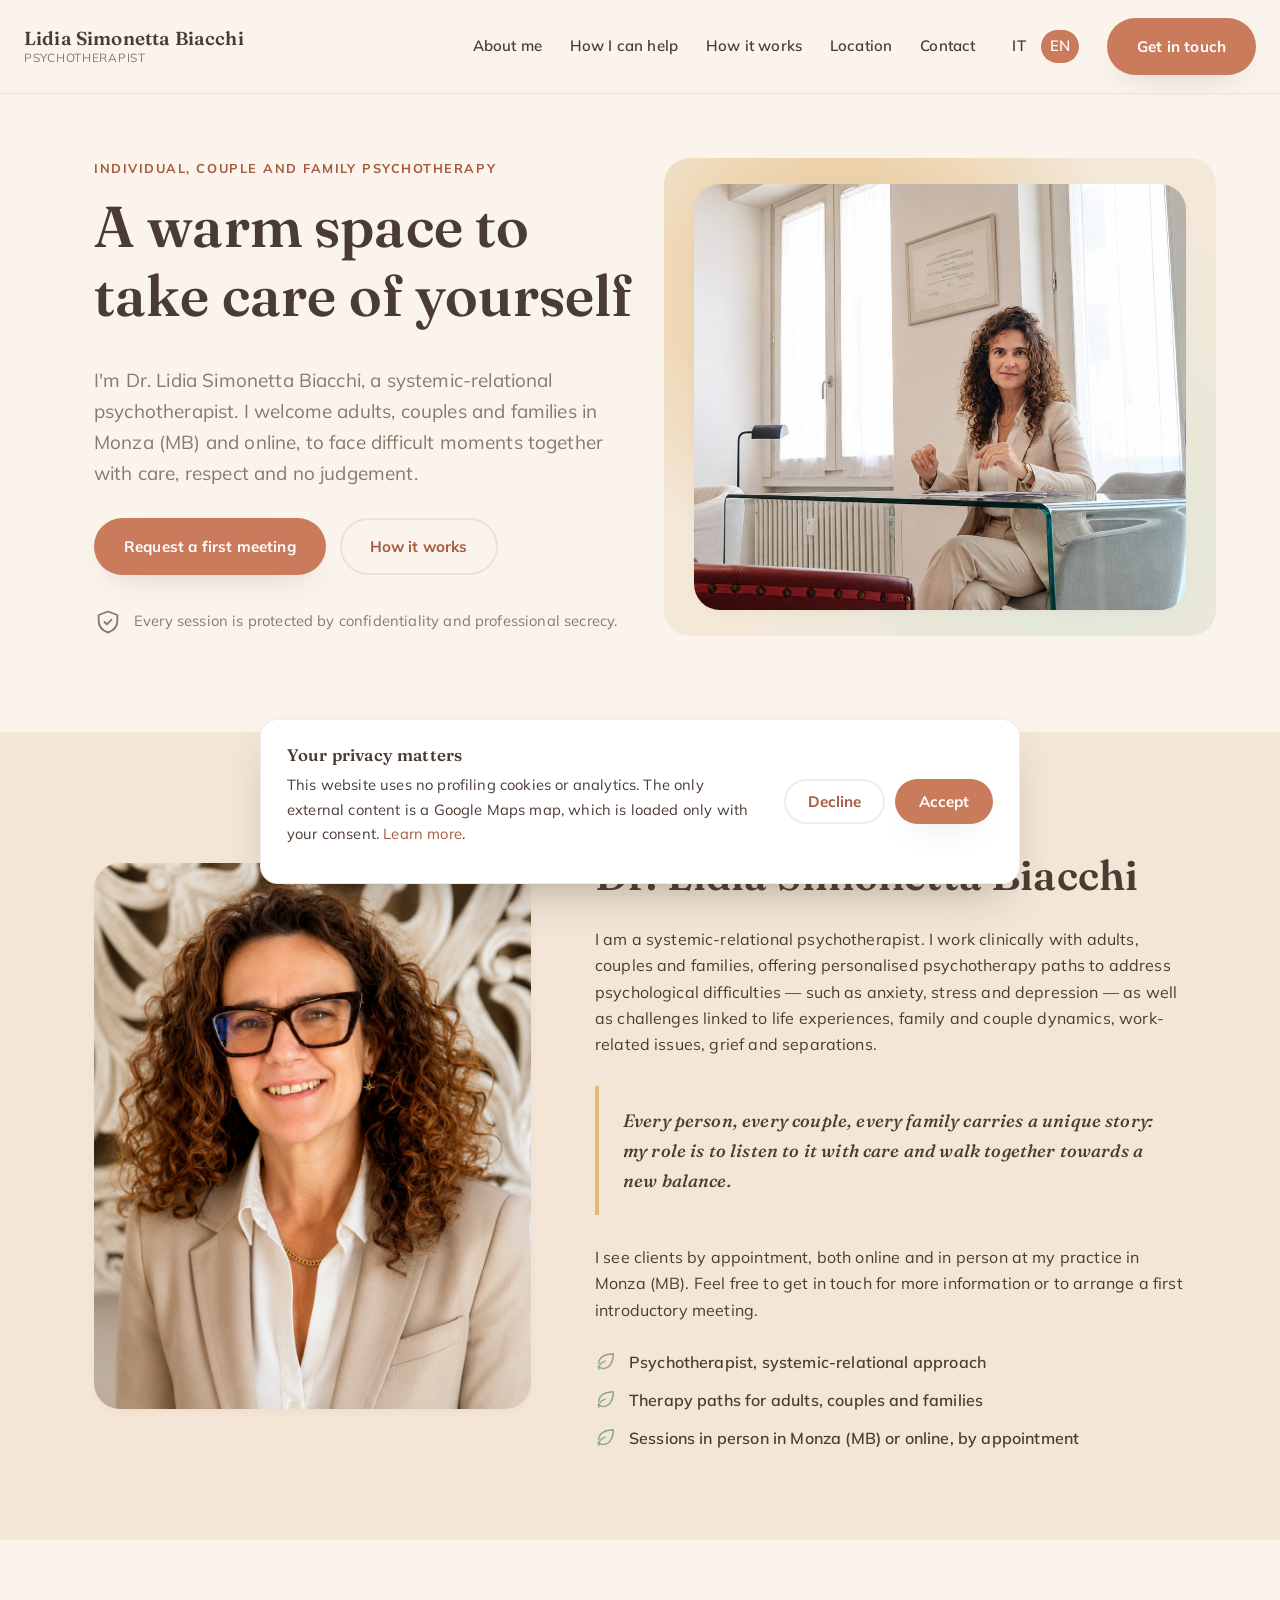
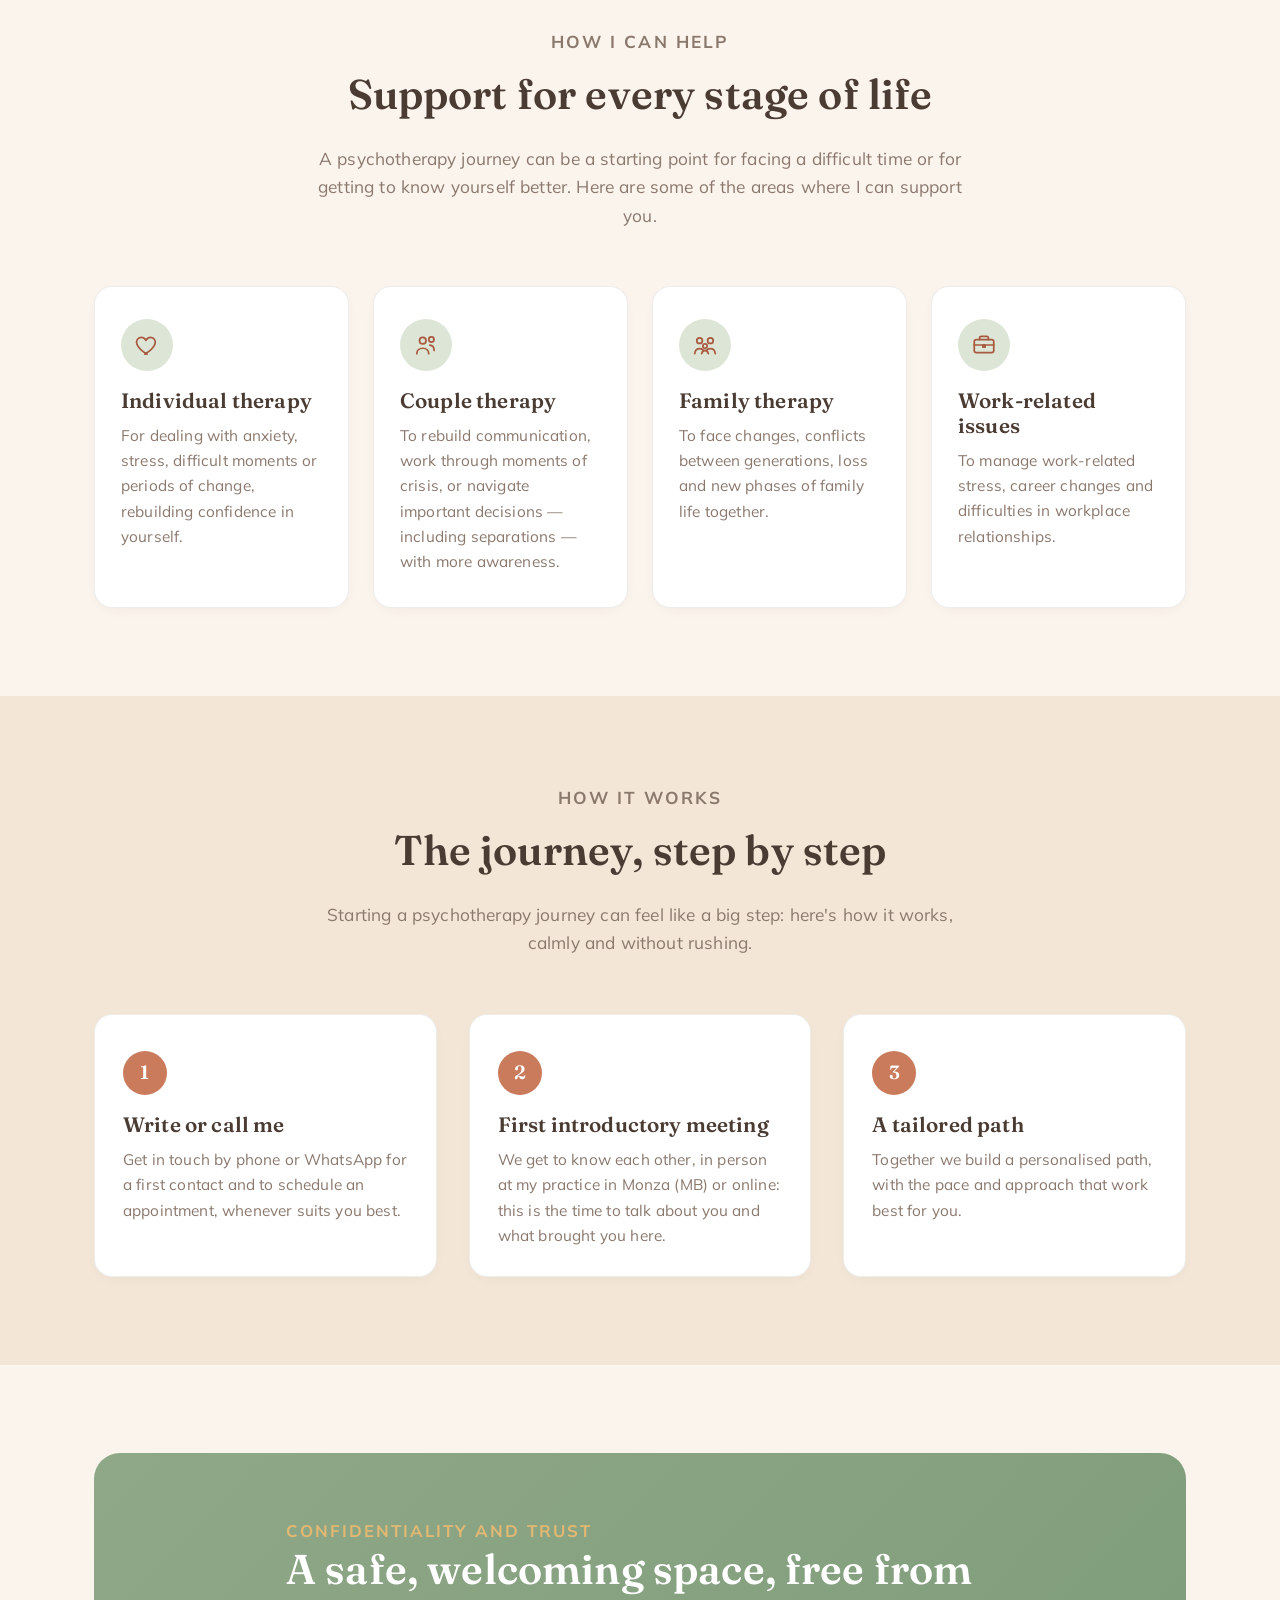
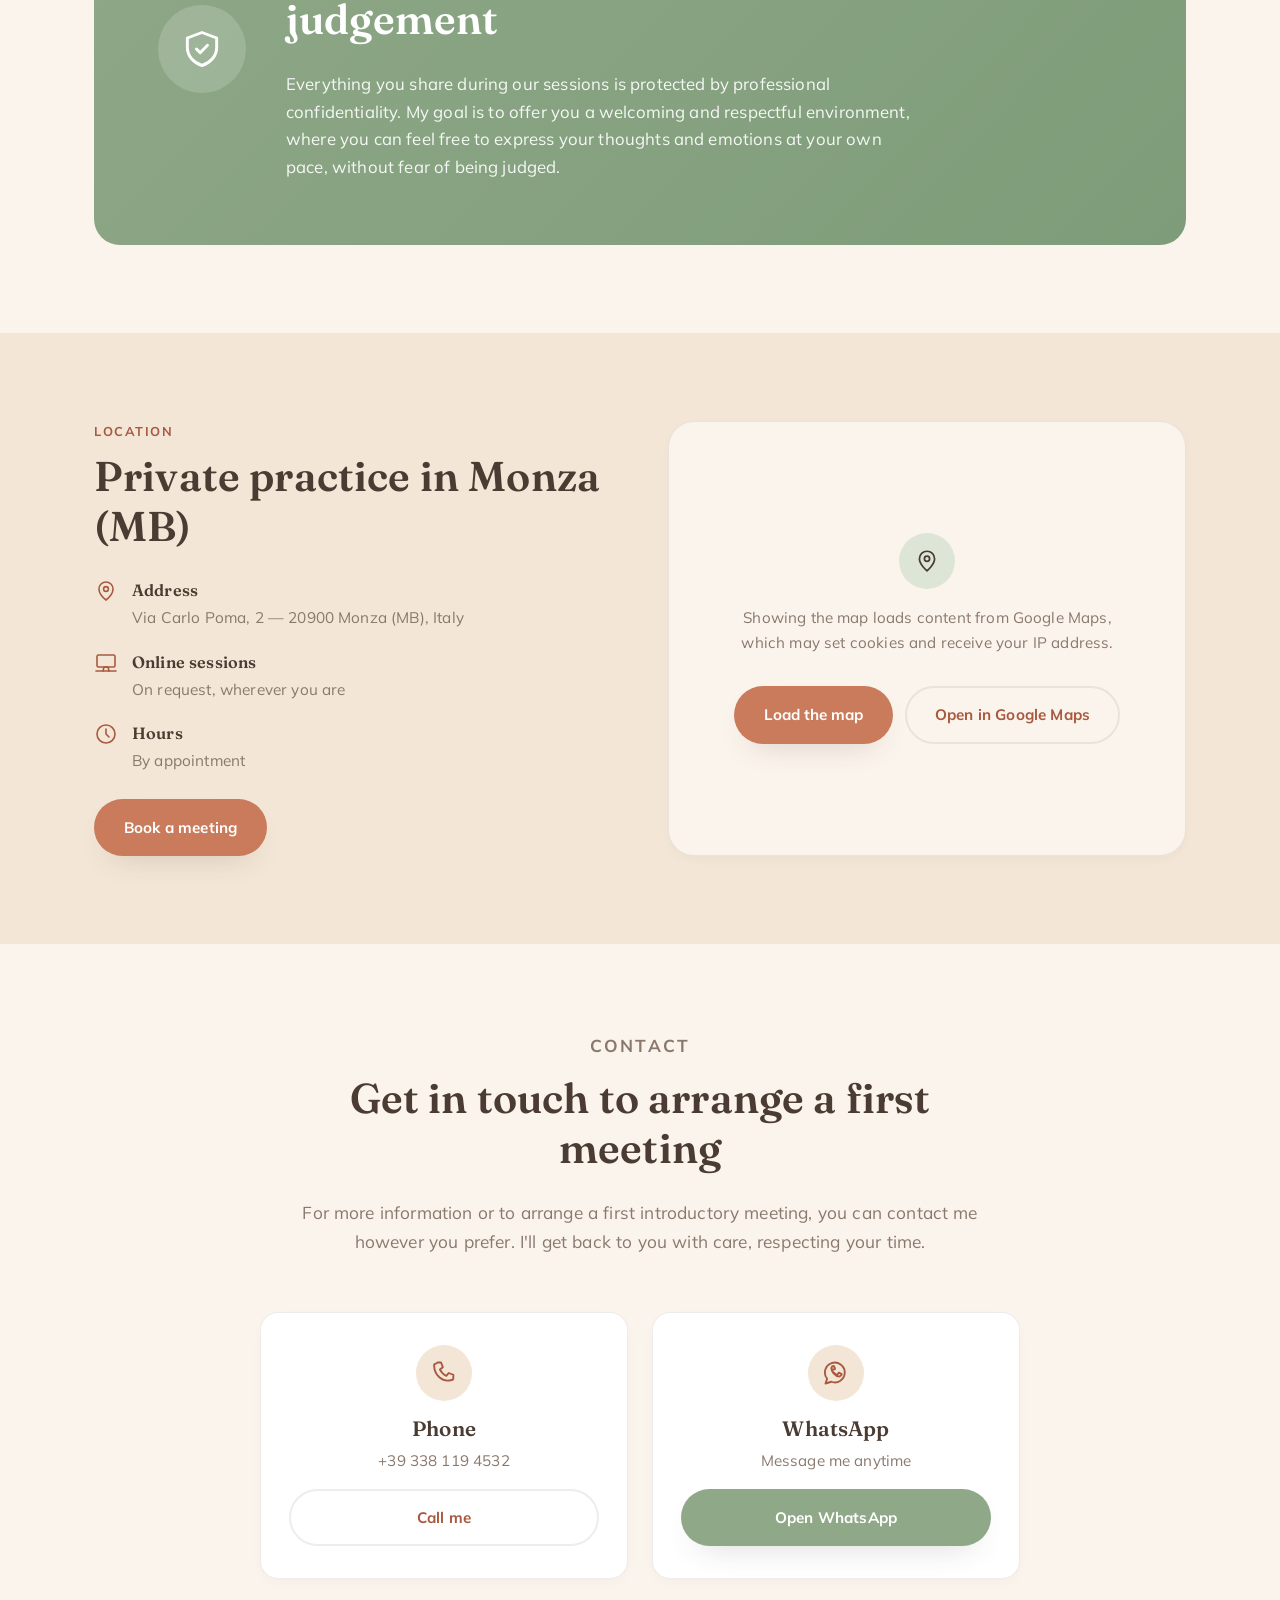
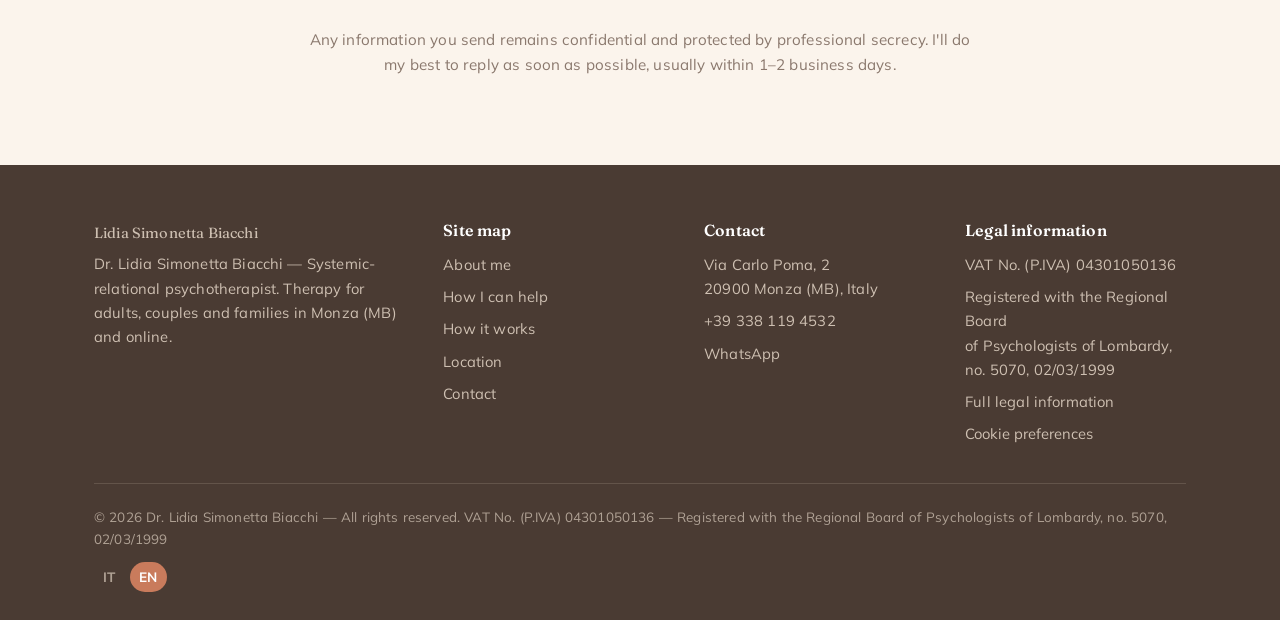
==== commit 7c7401fc: "Remove email from contact section and footer, keep phone and WhatsApp Lidia doesn't read her email, " ====
--- a/en/index.html
+++ b/en/index.html
@@ -10,15 +10,15 @@
   <meta property="og:locale" content="en_US">
   <meta property="og:title" content="Psicoterapia Lidia Simonetta Biacchi — Psychotherapist in Monza (MB) and online">
   <meta property="og:description" content="Dr. Lidia Simonetta Biacchi, systemic-relational psychotherapist. Therapy for adults, couples and families in Monza (MB) and online, by appointment.">
-  <meta property="og:url" content="https://pkoller.github.io/psicoterapia_lidia/en/">
-  <meta property="og:image" content="https://pkoller.github.io/psicoterapia_lidia/assets/img/og-image.jpg">
+  <meta property="og:url" content="https://lidiasimonettapsicoterapeuta.it/en/">
+  <meta property="og:image" content="https://lidiasimonettapsicoterapeuta.it/assets/img/og-image.jpg?v=2">
   <meta property="og:image:width" content="1200">
   <meta property="og:image:height" content="630">
   <meta property="og:image:alt" content="Psicoterapia Lidia Simonetta Biacchi — Dr. Lidia Simonetta Biacchi">
   <meta name="twitter:card" content="summary_large_image">
   <meta name="twitter:title" content="Psicoterapia Lidia Simonetta Biacchi — Psychotherapist in Monza (MB) and online">
   <meta name="twitter:description" content="Dr. Lidia Simonetta Biacchi, systemic-relational psychotherapist. Therapy for adults, couples and families in Monza (MB) and online, by appointment.">
-  <meta name="twitter:image" content="https://pkoller.github.io/psicoterapia_lidia/assets/img/og-image.jpg">
+  <meta name="twitter:image" content="https://lidiasimonettapsicoterapeuta.it/assets/img/og-image.jpg?v=2">
 
   <link rel="icon" type="image/svg+xml" href="../assets/img/favicon.svg">
   <link rel="alternate" hreflang="it" href="../index.html">
@@ -233,7 +233,7 @@
             <span class="step-number">1</span>
             <h3>Write or call me</h3>
             <p>
-              Get in touch by phone, WhatsApp or email for a first contact
+              Get in touch by phone or WhatsApp for a first contact
               and to schedule an appointment, whenever suits you best.
             </p>
           </div>
@@ -374,17 +374,6 @@
             <p>Message me anytime</p>
             <a class="btn btn-whatsapp btn-block" href="https://wa.me/393381194532" target="_blank" rel="noopener">Open WhatsApp</a>
           </div>
-          <div class="contact-card">
-            <div class="icon-wrap">
-              <svg viewBox="0 0 24 24" fill="none" stroke="currentColor" stroke-width="1.6" stroke-linecap="round" stroke-linejoin="round" aria-hidden="true">
-                <rect x="3" y="5" width="18" height="14" rx="2"/>
-                <path d="m4 7 8 6 8-6"/>
-              </svg>
-            </div>
-            <h3>Email</h3>
-            <p>lalidiasimonetta@hotmail.com</p>
-            <a class="btn btn-secondary btn-block" href="mailto:lalidiasimonetta@hotmail.com">Send an email</a>
-          </div>
         </div>
         <p class="contact-note">
           Any information you send remains confidential and protected by
@@ -421,7 +410,7 @@
           <ul>
             <li>Via Carlo Poma, 2<br>20900 Monza (MB), Italy</li>
             <li><a href="tel:+393381194532">+39 338 119 4532</a></li>
-            <li><a href="mailto:lalidiasimonetta@hotmail.com">lalidiasimonetta@hotmail.com</a></li>
+            <li><a href="https://wa.me/393381194532" target="_blank" rel="noopener">WhatsApp</a></li>
           </ul>
         </div>
         <div>
--- a/assets/css/style.css
+++ b/assets/css/style.css
@@ -687,8 +687,10 @@
 /* ---------- Contact ---------- */
 .contact-grid {
   display: grid;
-  grid-template-columns: repeat(3, 1fr);
+  grid-template-columns: repeat(2, 1fr);
   gap: 24px;
+  max-width: 760px;
+  margin: 0 auto;
 }
 
 .contact-card {
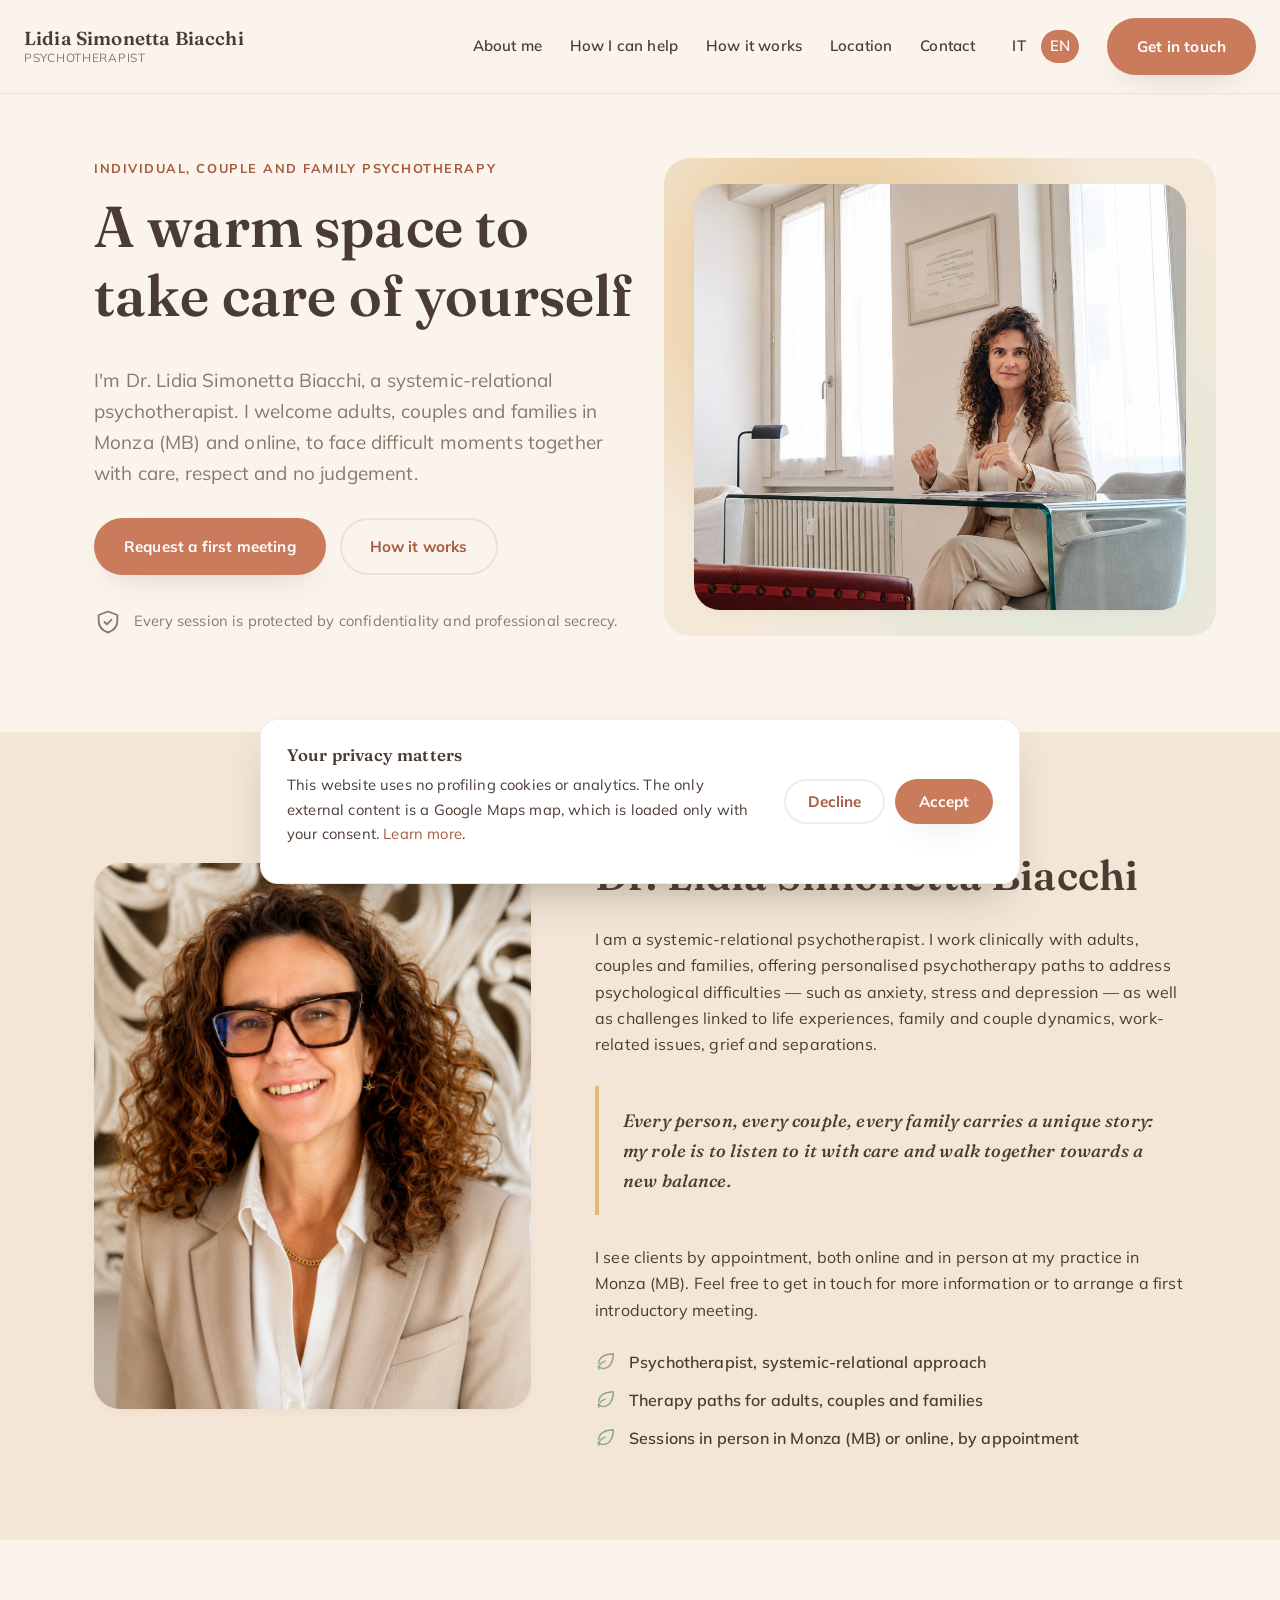
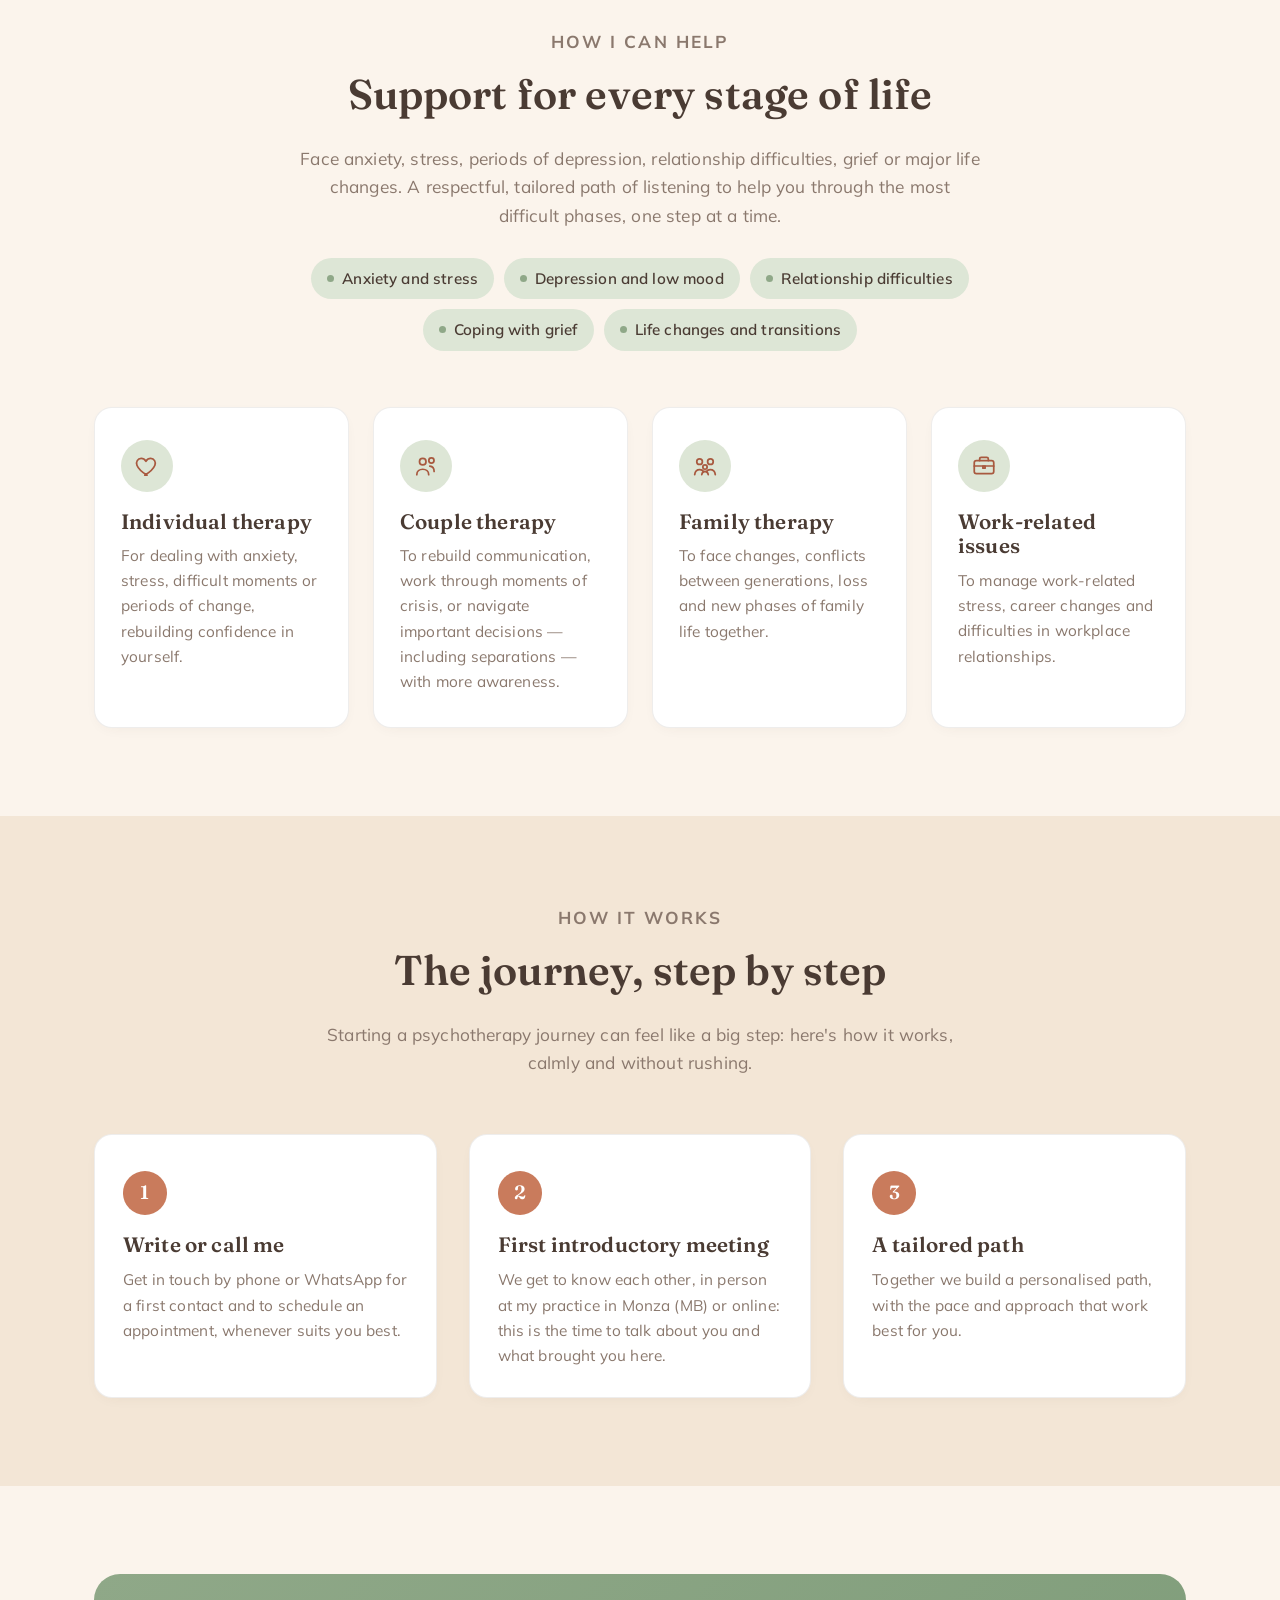
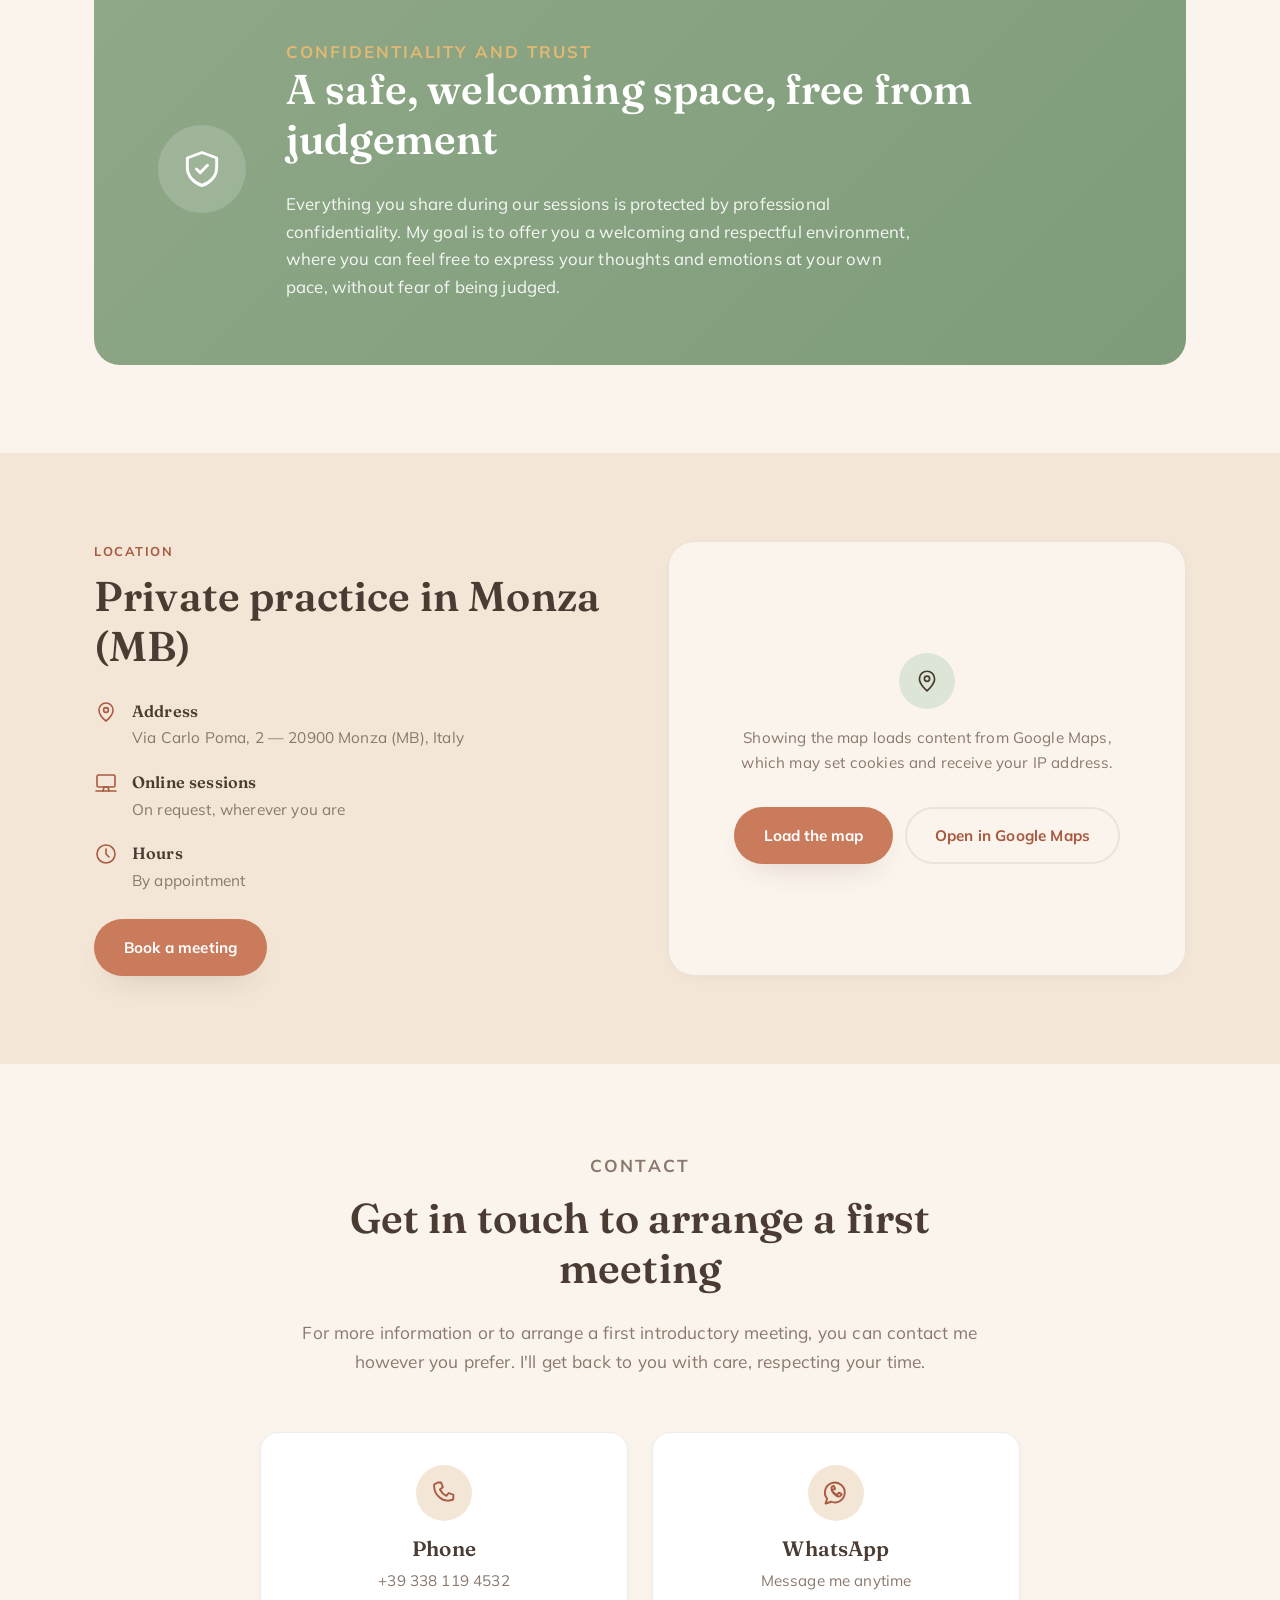
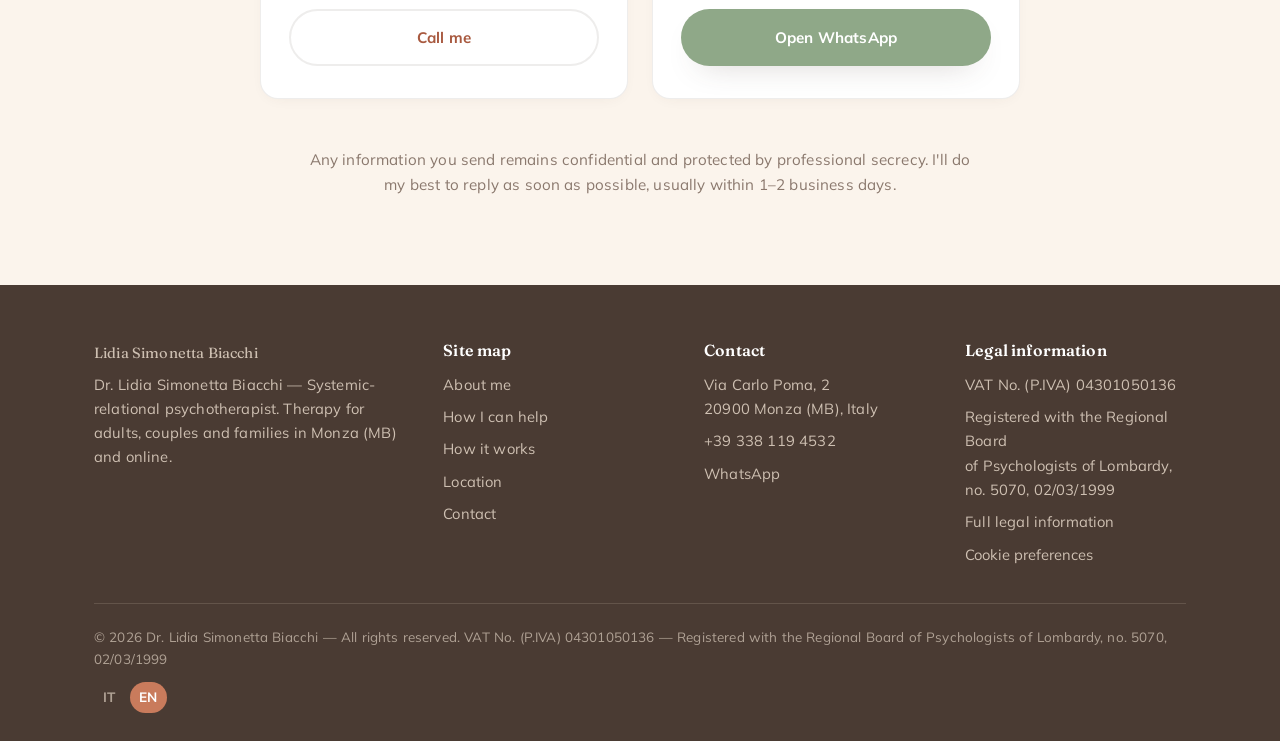
==== commit 8cf0efc1: "Add services subtitle and areas of support tags New subtitle in the services section listing what th" ====
--- a/en/index.html
+++ b/en/index.html
@@ -147,10 +147,18 @@
           <p class="eyebrow">How I can help</p>
           <h2>Support for every stage of life</h2>
           <p>
-            A psychotherapy journey can be a starting point for facing a
-            difficult time or for getting to know yourself better. Here are
-            some of the areas where I can support you.
-          </p>
+            Face anxiety, stress, periods of depression, relationship
+            difficulties, grief or major life changes. A respectful,
+            tailored path of listening to help you through the most
+            difficult phases, one step at a time.
+          </p>
+          <ul class="focus-tags" aria-label="Areas of support">
+            <li>Anxiety and stress</li>
+            <li>Depression and low mood</li>
+            <li>Relationship difficulties</li>
+            <li>Coping with grief</li>
+            <li>Life changes and transitions</li>
+          </ul>
         </div>
         <div class="services-grid reveal">
           <div class="service-card">
--- a/assets/css/style.css
+++ b/assets/css/style.css
@@ -489,6 +489,36 @@
 }
 
 /* ---------- Services ---------- */
+.focus-tags {
+  list-style: none;
+  display: flex;
+  flex-wrap: wrap;
+  justify-content: center;
+  gap: 10px;
+  margin-top: 28px;
+}
+
+.focus-tags li {
+  display: inline-flex;
+  align-items: center;
+  gap: 8px;
+  padding: 8px 16px;
+  border-radius: var(--radius-pill);
+  background-color: var(--sage-light);
+  color: var(--brown);
+  font-size: 0.95rem;
+  font-weight: 600;
+}
+
+.focus-tags li::before {
+  content: "";
+  width: 7px;
+  height: 7px;
+  border-radius: 50%;
+  background-color: var(--sage);
+  flex-shrink: 0;
+}
+
 .services-grid {
   display: grid;
   grid-template-columns: repeat(4, 1fr);
